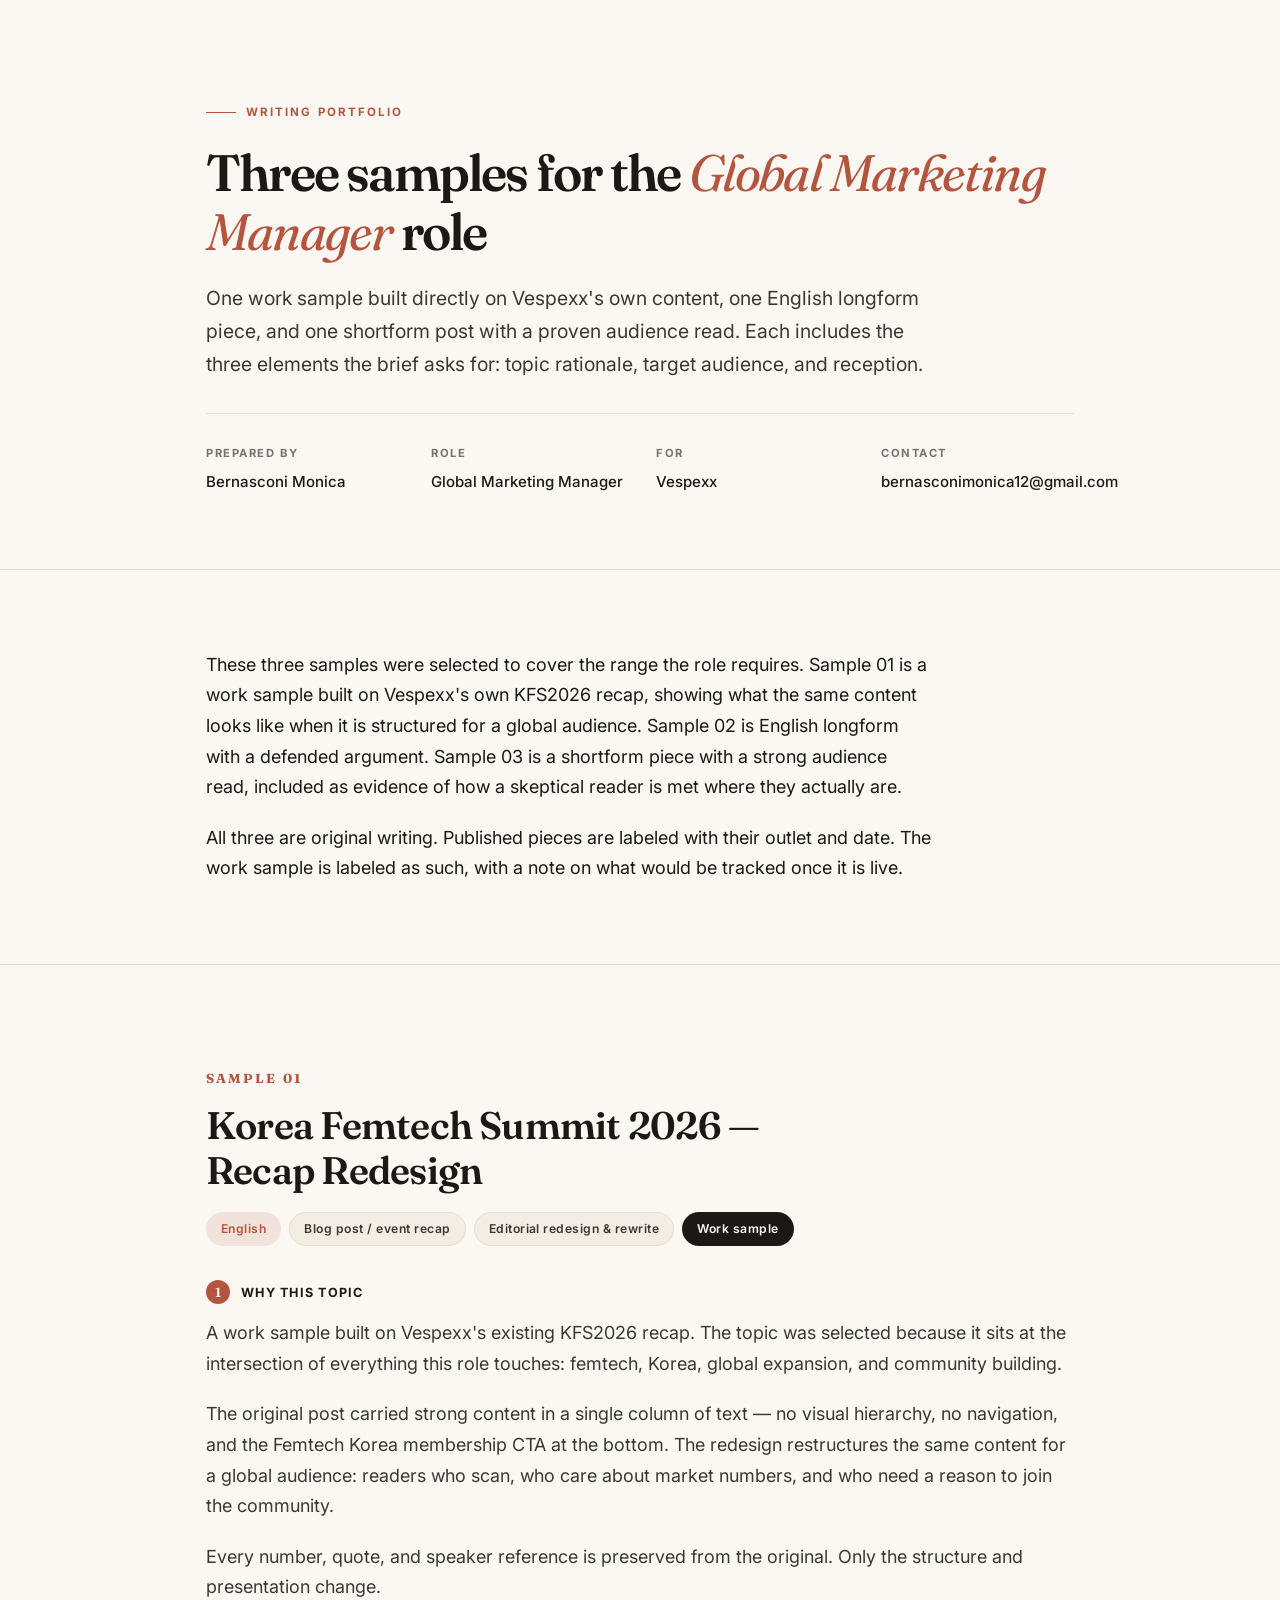
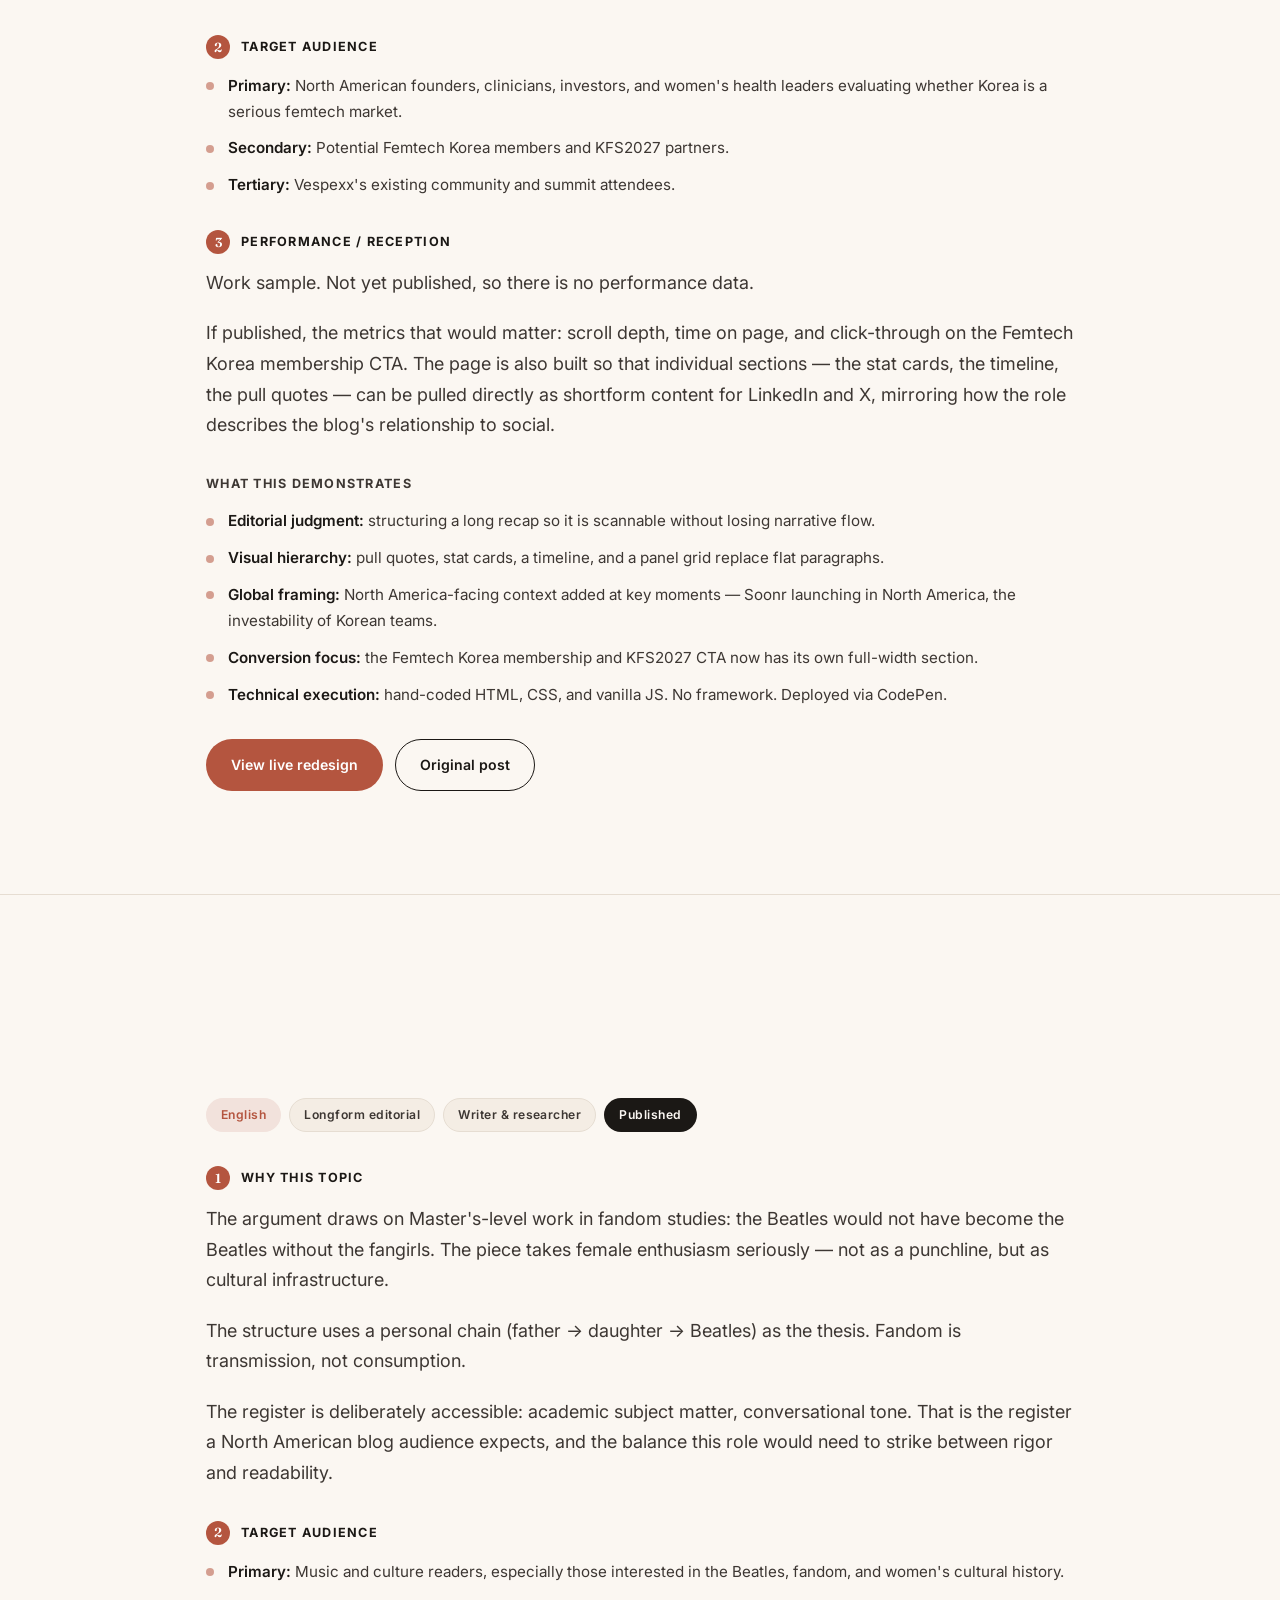
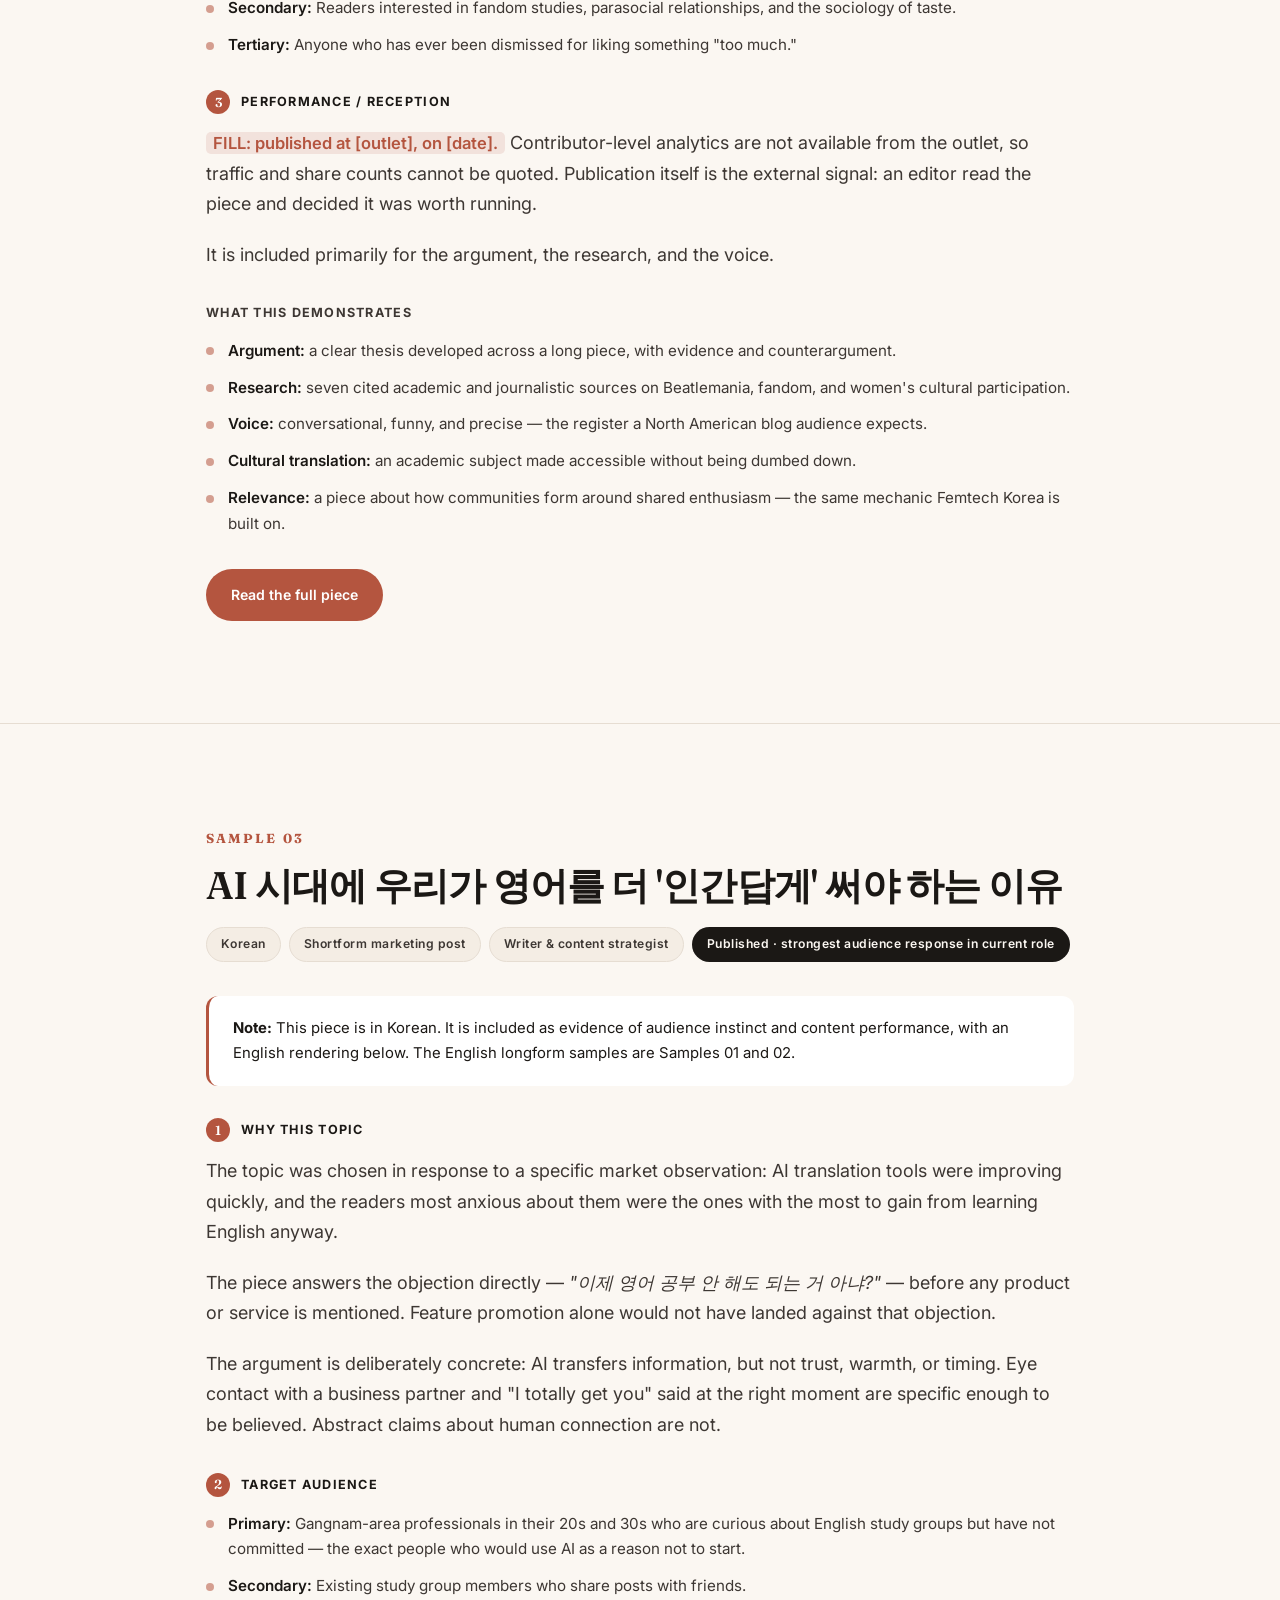
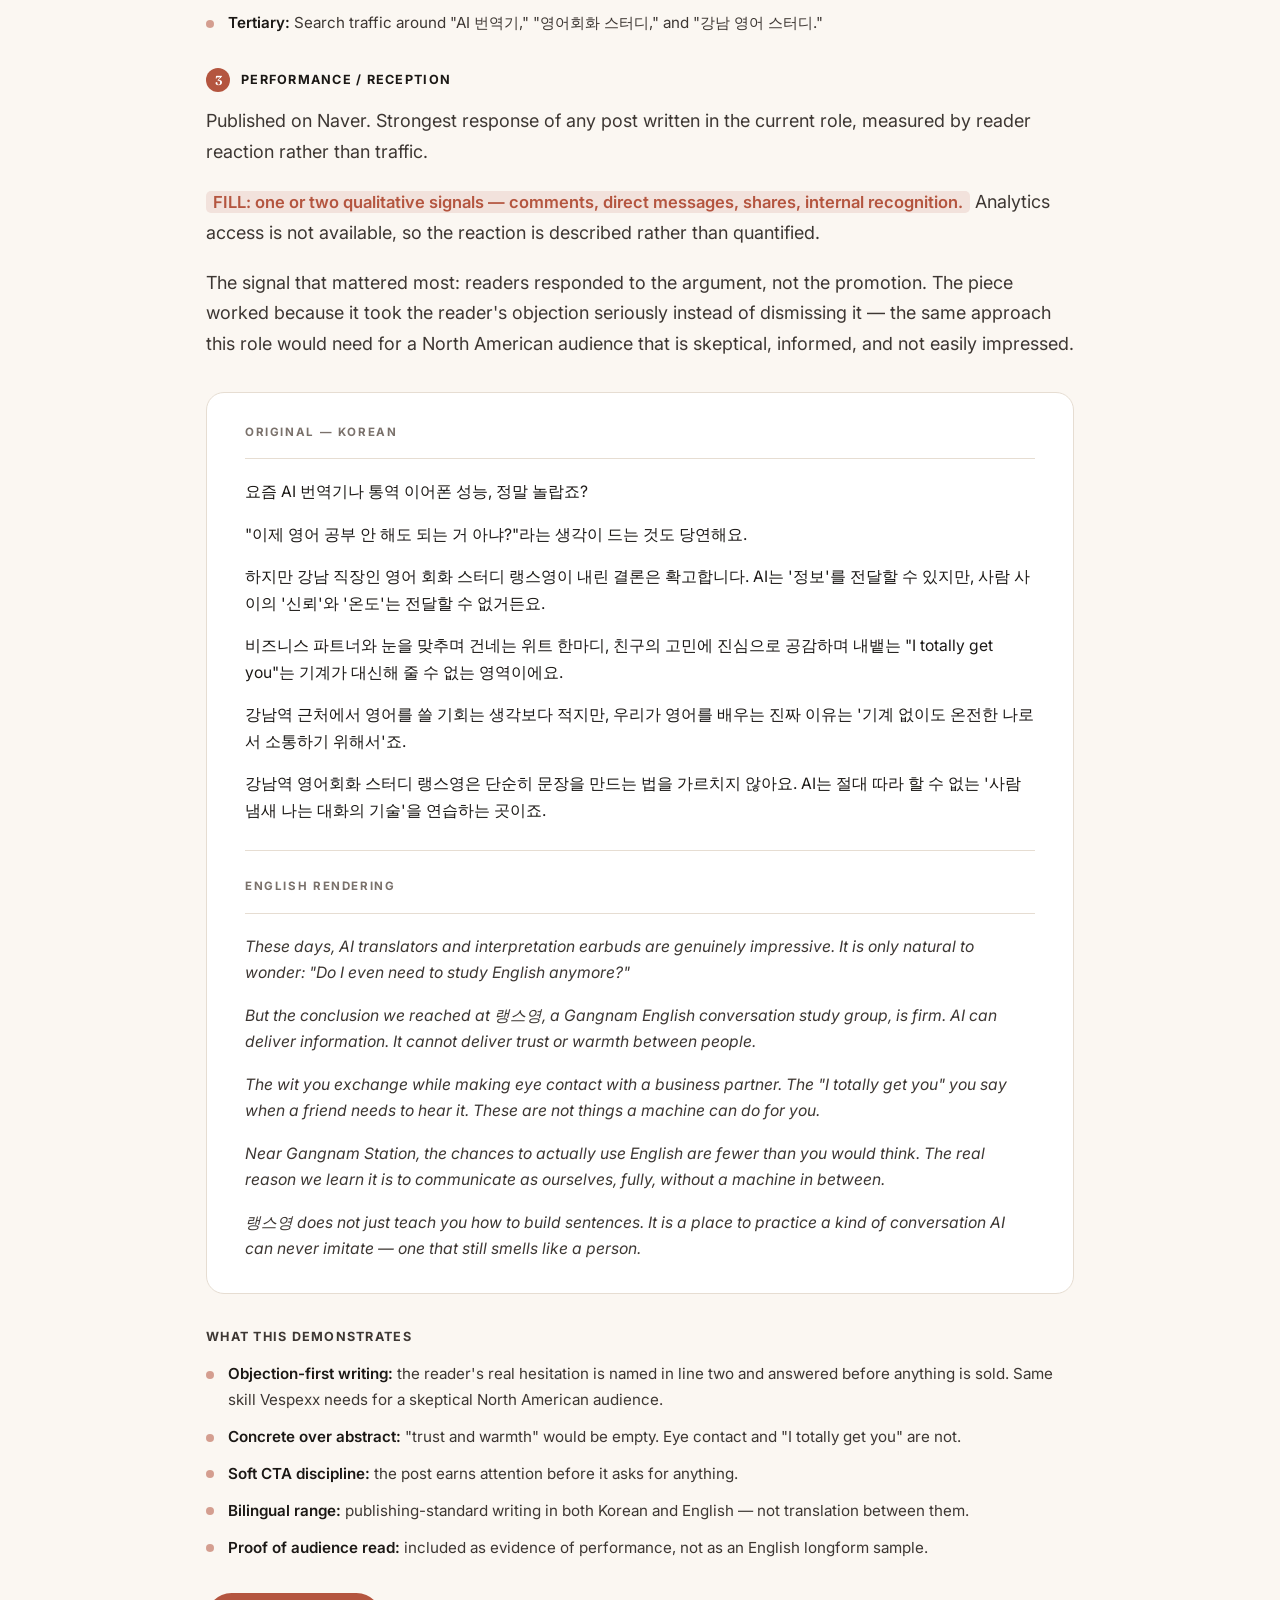
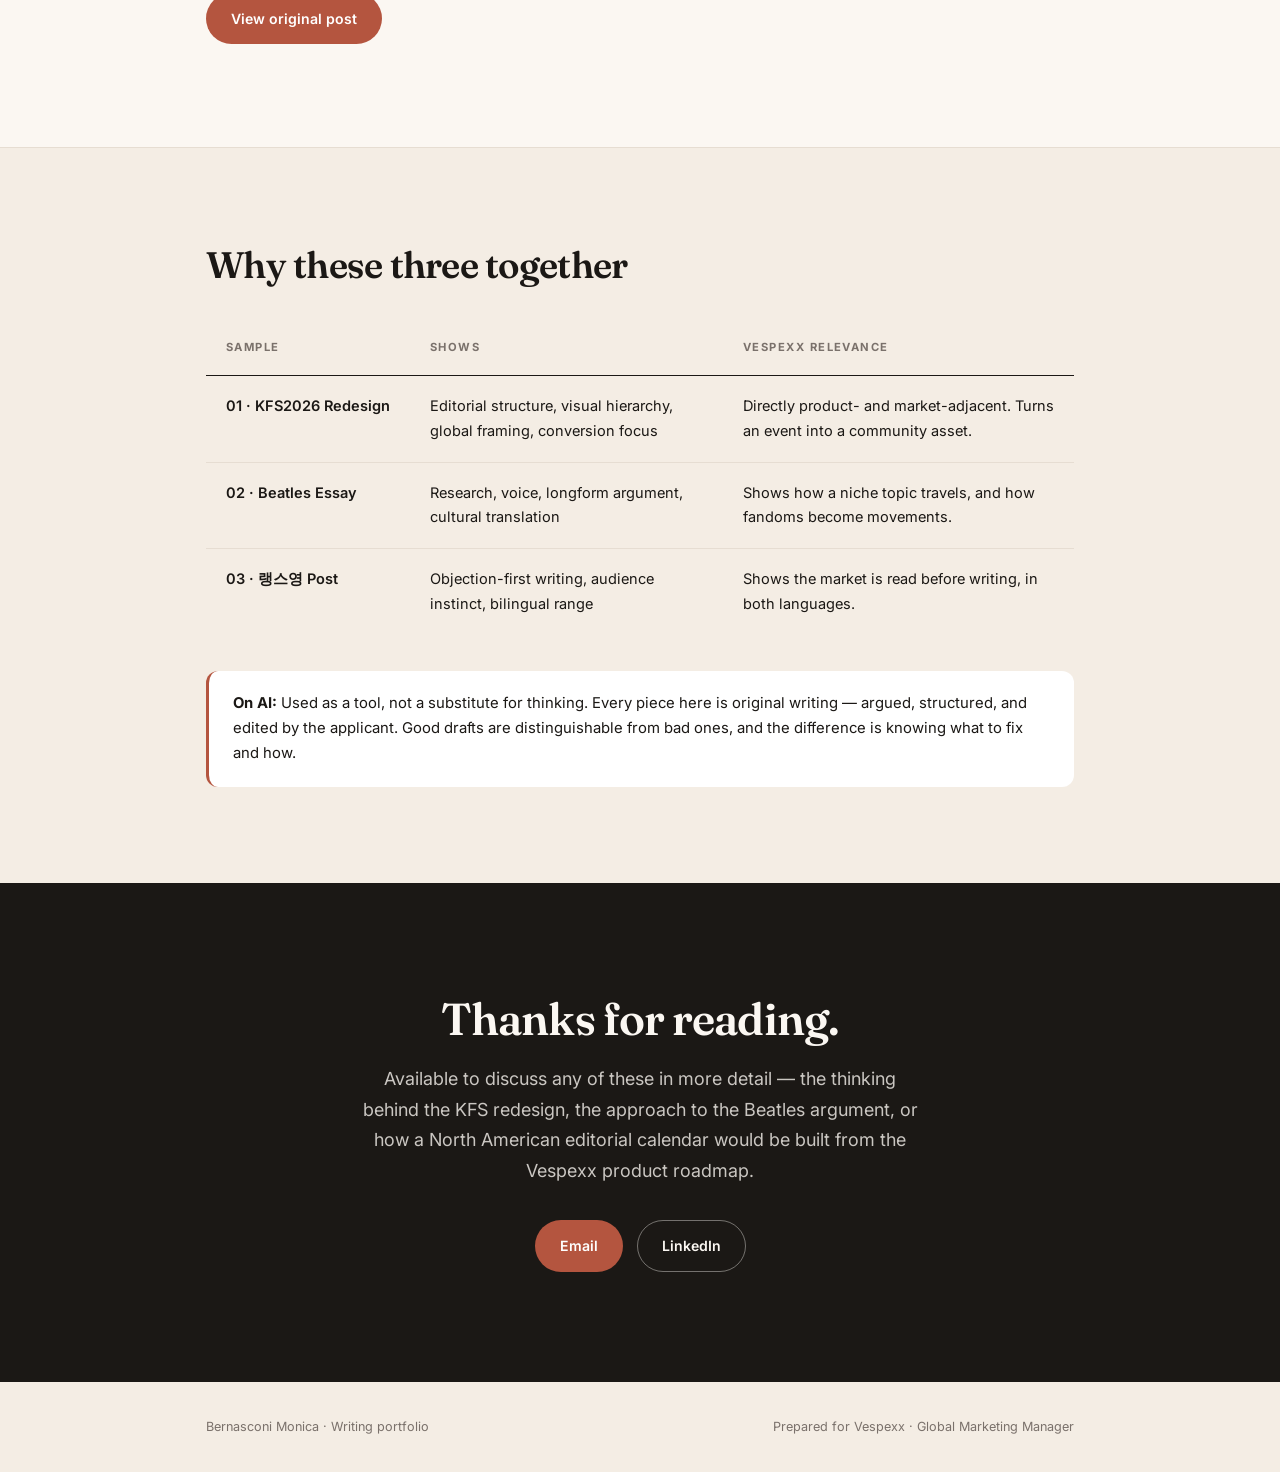
==== vespexx-writing-samples.html @ ddc00b6d "Add writing portfolio HTML for Global Marketing Manager This file contains a complete HTML document " ====
<!DOCTYPE html>
<html lang="en">
<head>
<meta charset="UTF-8" />
<meta name="viewport" content="width=device-width, initial-scale=1" />
<title>Writing Portfolio — Global Marketing Manager | Vespexx</title>
<meta name="description" content="Three writing samples for the Global Marketing Manager role at Vespexx." />
<meta name="robots" content="noindex" />

<link rel="preconnect" href="https://fonts.googleapis.com" />
<link rel="preconnect" href="https://fonts.gstatic.com" crossorigin />
<link href="https://fonts.googleapis.com/css2?family=Fraunces:opsz,wght@9..144,400;9..144,500;9..144,600;9..144,700&family=Inter:wght@400;500;600;700&display=swap" rel="stylesheet" />

<style>
:root{
  --cream:#FBF7F2; --cream-deep:#F4EDE4; --ink:#1B1815; --ink-soft:#3D3733;
  --muted:#7A716B; --line:#E6DDD2; --accent:#B4553F; --accent-soft:#F2E2DC;
  --plum:#6E3B52; --white:#FFFFFF;
  --display:'Fraunces',Georgia,serif;
  --body:'Inter',-apple-system,BlinkMacSystemFont,'Segoe UI',Helvetica,Arial,sans-serif;
  --maxw:920px;
  --radius:18px; --radius-sm:12px;
}
*,*::before,*::after{ box-sizing:border-box; }
html{ scroll-behavior:smooth; -webkit-text-size-adjust:100%; }
body{
  margin:0; background:var(--cream); color:var(--ink);
  font-family:var(--body); font-size:clamp(16px,1vw + 13px,18px); line-height:1.7;
  -webkit-font-smoothing:antialiased;
}
img{ max-width:100%; display:block; }
h1,h2,h3,h4{ font-family:var(--display); font-weight:600; line-height:1.15; letter-spacing:-.02em; margin:0; }
p{ margin:0 0 1.1em; }
a{ color:inherit; }
:focus-visible{ outline:2px solid var(--accent); outline-offset:3px; border-radius:4px; }
.skip{ position:absolute; left:-9999px; background:var(--ink); color:var(--cream); padding:12px 20px; }
.skip:focus{ left:0; top:0; z-index:999; }
.wrap{ width:100%; max-width:var(--maxw); margin-inline:auto; padding-inline:26px; }

.fill{ background:var(--accent-soft); color:var(--accent); padding:1px 7px; border-radius:5px; font-weight:600; font-size:.92em; }

/* ---------- HEADER ---------- */
.masthead{ border-bottom:1px solid var(--line); padding-block:clamp(56px,8vw,92px) clamp(36px,5vw,56px); }
.eyebrow{
  display:inline-flex; align-items:center; gap:10px;
  font-size:.72rem; font-weight:700; letter-spacing:.18em; text-transform:uppercase;
  color:var(--accent); margin-bottom:22px;
}
.eyebrow::before{ content:""; width:30px; height:1px; background:currentColor; }
.masthead h1{ font-size:clamp(2rem,5vw,3.2rem); margin-bottom:20px; letter-spacing:-.035em; }
.masthead h1 em{ font-style:italic; font-weight:400; color:var(--accent); }
.masthead__sub{ font-size:1.08em; color:var(--ink-soft); max-width:60ch; margin-bottom:32px; }
.meta-grid{
  display:grid; grid-template-columns:repeat(auto-fit,minmax(180px,1fr));
  gap:22px 32px; padding-top:30px; border-top:1px solid var(--line);
}
.meta-grid dt{ font-size:.7rem; font-weight:700; letter-spacing:.14em; text-transform:uppercase; color:var(--muted); margin-bottom:6px; }
.meta-grid dd{ margin:0; font-size:.94rem; font-weight:500; }

/* ---------- INTRO ---------- */
.intro{ padding-block:clamp(52px,7vw,80px); border-bottom:1px solid var(--line); }
.intro p{ max-width:66ch; }
.intro p:last-child{ margin-bottom:0; }

/* ---------- SAMPLE ---------- */
.sample{ padding-block:clamp(64px,8vw,104px); border-bottom:1px solid var(--line); }
.sample:last-of-type{ border-bottom:none; }

.sample__num{
  font-family:var(--display); font-size:.82rem; font-weight:700;
  letter-spacing:.16em; color:var(--accent); margin-bottom:14px;
}
.sample h2{ font-size:clamp(1.6rem,3.4vw,2.4rem); margin-bottom:20px; max-width:22ch; }
.sample h2.wide{ max-width:none; }

.specs{ display:flex; flex-wrap:wrap; gap:8px; margin-bottom:34px; }
.spec{
  font-size:.76rem; font-weight:600; letter-spacing:.04em;
  padding:6px 14px; border-radius:100px;
  background:var(--cream-deep); border:1px solid var(--line); color:var(--ink-soft);
}
.spec--accent{ background:var(--accent-soft); border-color:transparent; color:var(--accent); }
.spec--live{ background:var(--ink); border-color:transparent; color:var(--cream); }

.block{ margin-bottom:32px; }
.block:last-child{ margin-bottom:0; }
.block__label{
  display:flex; align-items:center; gap:11px;
  font-size:.79rem; font-weight:700; letter-spacing:.10em; text-transform:uppercase;
  color:var(--ink); margin-bottom:14px;
}
.block__mark{
  flex:none; width:24px; height:24px; border-radius:50%;
  background:var(--accent); color:#fff;
  display:inline-flex; align-items:center; justify-content:center;
  font-family:var(--display); font-size:.82rem; font-weight:600; letter-spacing:0;
}
.block p{ color:var(--ink-soft); }
.block p:last-child{ margin-bottom:0; }

.subhead{
  font-size:.79rem; font-weight:700; letter-spacing:.10em; text-transform:uppercase;
  color:var(--muted); margin-bottom:14px;
}

.demos{ list-style:none; margin:0; padding:0; }
.demos li{
  position:relative; padding-left:22px; margin-bottom:11px;
  font-size:.95rem; color:var(--ink-soft);
}
.demos li::before{
  content:""; position:absolute; left:0; top:.62em;
  width:8px; height:8px; border-radius:50%; background:var(--accent); opacity:.55;
}
.demos li strong{ color:var(--ink); font-weight:600; }

.links{ display:flex; flex-wrap:wrap; gap:12px; margin-top:28px; }
.btn{
  display:inline-flex; align-items:center; gap:9px;
  font-size:.88rem; font-weight:600; padding:13px 24px; border-radius:100px;
  text-decoration:none; border:1px solid transparent;
  transition:transform .18s ease, background .18s ease, color .18s ease, border-color .18s ease;
}
.btn:hover{ transform:translateY(-2px); }
.btn--primary{ background:var(--accent); color:#fff; }
.btn--primary:hover{ background:#9E4632; }
.btn--outline{ border-color:var(--ink); color:var(--ink); }
.btn--outline:hover{ background:var(--ink); color:var(--cream); }

/* Excerpt */
.excerpt{
  background:var(--white); border:1px solid var(--line);
  border-radius:var(--radius); padding:30px clamp(22px,4vw,38px);
  margin-top:26px;
}
.excerpt__label{
  font-size:.72rem; font-weight:700; letter-spacing:.14em; text-transform:uppercase;
  color:var(--muted); margin-bottom:20px; padding-bottom:16px; border-bottom:1px solid var(--line);
}
.excerpt p{ font-size:.98rem; margin-bottom:1em; }
.excerpt p:last-child{ margin-bottom:0; }
.excerpt .ko{ color:var(--ink); }
.excerpt .en{ color:var(--ink-soft); font-style:italic; }
.excerpt hr{ border:none; border-top:1px solid var(--line); margin:26px 0; }

/* Aside */
.aside{
  margin-top:30px; padding:20px 24px;
  background:var(--white); border-radius:var(--radius-sm);
  border-left:3px solid var(--accent);
  font-size:.93rem; color:var(--ink);
}
.aside strong{ font-weight:700; }

/* ---------- SUMMARY ---------- */
.summary{ padding-block:clamp(64px,8vw,96px); background:var(--cream-deep); }
.summary h2{ font-size:clamp(1.6rem,3.4vw,2.3rem); margin-bottom:34px; }
.table-scroll{ overflow-x:auto; }
table{ width:100%; border-collapse:collapse; font-size:.91rem; min-width:520px; }
th,td{ text-align:left; padding:18px 20px; border-bottom:1px solid var(--line); vertical-align:top; }
th{
  font-size:.7rem; font-weight:700; letter-spacing:.13em; text-transform:uppercase;
  color:var(--muted); border-bottom:1px solid var(--ink);
}
td:first-child{ font-weight:600; white-space:nowrap; }
tbody tr:last-child td{ border-bottom:none; }

/* ---------- CONTACT ---------- */
.contact{
  background:var(--ink); color:var(--cream);
  padding-block:clamp(64px,9vw,110px); text-align:center;
}
.contact h2{ font-size:clamp(1.7rem,4.2vw,2.8rem); margin-bottom:20px; }
.contact p{ max-width:52ch; margin-inline:auto; color:rgba(251,247,242,.78); margin-bottom:34px; }
.contact__links{ display:flex; flex-wrap:wrap; gap:14px; justify-content:center; }
.contact .btn--primary{ background:var(--accent); }
.contact .btn--ghost{ border:1px solid rgba(251,247,242,.4); color:var(--cream); }
.contact .btn--ghost:hover{ background:rgba(251,247,242,.1); }

footer{ background:var(--cream-deep); padding-block:34px; font-size:.79rem; color:var(--muted); }
footer .wrap{ display:flex; flex-wrap:wrap; gap:12px; justify-content:space-between; }

/* ---------- REVEAL ---------- */
.reveal{ opacity:0; transform:translateY(18px); transition:opacity .65s cubic-bezier(.22,.8,.3,1), transform .65s cubic-bezier(.22,.8,.3,1); }
.reveal.is-in{ opacity:1; transform:none; }

@media (max-width:600px){
  .specs{ gap:6px; }
  .btn{ padding:12px 20px; font-size:.85rem; }
  .contact__links{ flex-direction:column; align-items:stretch; }
  th,td{ padding:14px 12px; }
}
@media (prefers-reduced-motion:reduce){
  *,*::before,*::after{ animation-duration:.001ms !important; transition-duration:.001ms !important; }
  html{ scroll-behavior:auto; }
  .reveal{ opacity:1; transform:none; }
}
@media print{
  .contact__links, .links{ display:none; }
  body{ background:#fff; font-size:11pt; }
  .sample{ break-inside:avoid-page; page-break-inside:avoid; }
  .contact{ background:#fff; color:var(--ink); }
  .contact p{ color:var(--ink-soft); }
  .reveal{ opacity:1; transform:none; }
}
</style>
</head>
<body>

<a class="skip" href="#main">Skip to content</a>

<!-- ============================================================
     MASTHEAD
     ============================================================ -->
<header class="masthead">
  <div class="wrap">
    <p class="eyebrow">Writing Portfolio</p>
    <h1>Three samples for the <em>Global Marketing Manager</em> role</h1>
    <p class="masthead__sub">
      One work sample built directly on Vespexx's own content, one English longform piece,
      and one shortform post with a proven audience read. Each includes the three elements
      the brief asks for: topic rationale, target audience, and reception.
    </p>

    <dl class="meta-grid">
      <div><dt>Prepared by</dt><dd>Bernasconi Monica</dd></div>
      <div><dt>Role</dt><dd>Global Marketing Manager</dd></div>
      <div><dt>For</dt><dd>Vespexx</dd></div>
      <div><dt>Contact</dt><dd>bernasconimonica12@gmail.com</dd></div>
    </dl>
  </div>
</header>

<main id="main">

  <!-- ==========================================================
       INTRO
       ========================================================== -->
  <section class="intro">
    <div class="wrap reveal">
      <p>
        These three samples were selected to cover the range the role requires. Sample 01 is a
        work sample built on Vespexx's own KFS2026 recap, showing what the same content looks
        like when it is structured for a global audience. Sample 02 is English longform with a
        defended argument. Sample 03 is a shortform piece with a strong audience read, included
        as evidence of how a skeptical reader is met where they actually are.
      </p>
      <p>
        All three are original writing. Published pieces are labeled with their outlet and date.
        The work sample is labeled as such, with a note on what would be tracked once it is live.
      </p>
    </div>
  </section>

  <!-- ==========================================================
       SAMPLE 01
       ========================================================== -->
  <section class="sample">
    <div class="wrap">
      <p class="sample__num reveal">SAMPLE 01</p>
      <h2 class="reveal">Korea Femtech Summit 2026 — Recap Redesign</h2>

      <div class="specs reveal">
        <span class="spec spec--accent">English</span>
        <span class="spec">Blog post / event recap</span>
        <span class="spec">Editorial redesign &amp; rewrite</span>
        <span class="spec spec--live">Work sample</span>
      </div>

      <div class="block reveal">
        <div class="block__label"><span class="block__mark">1</span> Why this topic</div>
        <p>
          A work sample built on Vespexx's existing KFS2026 recap. The topic was selected because
          it sits at the intersection of everything this role touches: femtech, Korea, global
          expansion, and community building.
        </p>
        <p>
          The original post carried strong content in a single column of text — no visual
          hierarchy, no navigation, and the Femtech Korea membership CTA at the bottom. The
          redesign restructures the same content for a global audience: readers who scan, who
          care about market numbers, and who need a reason to join the community.
        </p>
        <p>
          Every number, quote, and speaker reference is preserved from the original. Only the
          structure and presentation change.
        </p>
      </div>

      <div class="block reveal">
        <div class="block__label"><span class="block__mark">2</span> Target audience</div>
        <ul class="demos">
          <li><strong>Primary:</strong> North American founders, clinicians, investors, and women's health leaders evaluating whether Korea is a serious femtech market.</li>
          <li><strong>Secondary:</strong> Potential Femtech Korea members and KFS2027 partners.</li>
          <li><strong>Tertiary:</strong> Vespexx's existing community and summit attendees.</li>
        </ul>
      </div>

      <div class="block reveal">
        <div class="block__label"><span class="block__mark">3</span> Performance / reception</div>
        <p>
          Work sample. Not yet published, so there is no performance data.
        </p>
        <p>
          If published, the metrics that would matter: scroll depth, time on page, and
          click-through on the Femtech Korea membership CTA. The page is also built so that
          individual sections — the stat cards, the timeline, the pull quotes — can be pulled
          directly as shortform content for LinkedIn and X, mirroring how the role describes the
          blog's relationship to social.
        </p>
      </div>

      <div class="block reveal">
        <p class="subhead">What this demonstrates</p>
        <ul class="demos">
          <li><strong>Editorial judgment:</strong> structuring a long recap so it is scannable without losing narrative flow.</li>
          <li><strong>Visual hierarchy:</strong> pull quotes, stat cards, a timeline, and a panel grid replace flat paragraphs.</li>
          <li><strong>Global framing:</strong> North America-facing context added at key moments — Soonr launching in North America, the investability of Korean teams.</li>
          <li><strong>Conversion focus:</strong> the Femtech Korea membership and KFS2027 CTA now has its own full-width section.</li>
          <li><strong>Technical execution:</strong> hand-coded HTML, CSS, and vanilla JS. No framework. Deployed via CodePen.</li>
        </ul>
      </div>

      <div class="links reveal">
        <a class="btn btn--primary" href="FILL: CodePen URL" target="_blank" rel="noopener">View live redesign</a>
        <a class="btn btn--outline" href="FILL: original post URL" target="_blank" rel="noopener">Original post</a>
      </div>
    </div>
  </section>

  <!-- ==========================================================
       SAMPLE 02
       ========================================================== -->
  <section class="sample">
    <div class="wrap">
      <p class="sample__num reveal">SAMPLE 02</p>
      <h2 class="wide reveal">The Fangirls Made the Beatles</h2>

      <div class="specs reveal">
        <span class="spec spec--accent">English</span>
        <span class="spec">Longform editorial</span>
        <span class="spec">Writer &amp; researcher</span>
        <span class="spec spec--live">Published</span>
      </div>

      <div class="block reveal">
        <div class="block__label"><span class="block__mark">1</span> Why this topic</div>
        <p>
          The argument draws on Master's-level work in fandom studies: the Beatles would not have
          become the Beatles without the fangirls. The piece takes female enthusiasm seriously —
          not as a punchline, but as cultural infrastructure.
        </p>
        <p>
          The structure uses a personal chain (father → daughter → Beatles) as the thesis.
          Fandom is transmission, not consumption.
        </p>
        <p>
          The register is deliberately accessible: academic subject matter, conversational tone.
          That is the register a North American blog audience expects, and the balance this role
          would need to strike between rigor and readability.
        </p>
      </div>

      <div class="block reveal">
        <div class="block__label"><span class="block__mark">2</span> Target audience</div>
        <ul class="demos">
          <li><strong>Primary:</strong> Music and culture readers, especially those interested in the Beatles, fandom, and women's cultural history.</li>
          <li><strong>Secondary:</strong> Readers interested in fandom studies, parasocial relationships, and the sociology of taste.</li>
          <li><strong>Tertiary:</strong> Anyone who has ever been dismissed for liking something "too much."</li>
        </ul>
      </div>

      <div class="block reveal">
        <div class="block__label"><span class="block__mark">3</span> Performance / reception</div>
        <p>
          <span class="fill">FILL: published at [outlet], on [date].</span>
          Contributor-level analytics are not available from the outlet, so traffic and share
          counts cannot be quoted. Publication itself is the external signal: an editor read the
          piece and decided it was worth running.
        </p>
        <p>
          It is included primarily for the argument, the research, and the voice.
        </p>
      </div>

      <div class="block reveal">
        <p class="subhead">What this demonstrates</p>
        <ul class="demos">
          <li><strong>Argument:</strong> a clear thesis developed across a long piece, with evidence and counterargument.</li>
          <li><strong>Research:</strong> seven cited academic and journalistic sources on Beatlemania, fandom, and women's cultural participation.</li>
          <li><strong>Voice:</strong> conversational, funny, and precise — the register a North American blog audience expects.</li>
          <li><strong>Cultural translation:</strong> an academic subject made accessible without being dumbed down.</li>
          <li><strong>Relevance:</strong> a piece about how communities form around shared enthusiasm — the same mechanic Femtech Korea is built on.</li>
        </ul>
      </div>

      <div class="links reveal">
        <a class="btn btn--primary" href="FILL: link to published piece" target="_blank" rel="noopener">Read the full piece</a>
      </div>
    </div>
  </section>

  <!-- ==========================================================
       SAMPLE 03
       ========================================================== -->
  <section class="sample">
    <div class="wrap">
      <p class="sample__num reveal">SAMPLE 03</p>
      <h2 class="wide reveal">AI 시대에 우리가 영어를 더 '인간답게' 써야 하는 이유</h2>

      <div class="specs reveal">
        <span class="spec">Korean</span>
        <span class="spec">Shortform marketing post</span>
        <span class="spec">Writer &amp; content strategist</span>
        <span class="spec spec--live">Published · strongest audience response in current role</span>
      </div>

      <div class="aside reveal">
        <strong>Note:</strong> This piece is in Korean. It is included as evidence of audience
        instinct and content performance, with an English rendering below. The English longform
        samples are Samples 01 and 02.
      </div>

      <div class="block reveal" style="margin-top:32px;">
        <div class="block__label"><span class="block__mark">1</span> Why this topic</div>
        <p>
          The topic was chosen in response to a specific market observation: AI translation tools
          were improving quickly, and the readers most anxious about them were the ones with the
          most to gain from learning English anyway.
        </p>
        <p>
          The piece answers the objection directly — <em>"이제 영어 공부 안 해도 되는 거 아냐?"</em>
          — before any product or service is mentioned. Feature promotion alone would not have
          landed against that objection.
        </p>
        <p>
          The argument is deliberately concrete: AI transfers information, but not trust, warmth,
          or timing. Eye contact with a business partner and "I totally get you" said at the right
          moment are specific enough to be believed. Abstract claims about human connection are
          not.
        </p>
      </div>

      <div class="block reveal">
        <div class="block__label"><span class="block__mark">2</span> Target audience</div>
        <ul class="demos">
          <li><strong>Primary:</strong> Gangnam-area professionals in their 20s and 30s who are curious about English study groups but have not committed — the exact people who would use AI as a reason not to start.</li>
          <li><strong>Secondary:</strong> Existing study group members who share posts with friends.</li>
          <li><strong>Tertiary:</strong> Search traffic around "AI 번역기," "영어회화 스터디," and "강남 영어 스터디."</li>
        </ul>
      </div>

      <div class="block reveal">
        <div class="block__label"><span class="block__mark">3</span> Performance / reception</div>
        <p>
          Published on Naver. Strongest response of any post written in the current role, measured
          by reader reaction rather than traffic.
        </p>
        <p>
          <span class="fill">FILL: one or two qualitative signals — comments, direct messages, shares, internal recognition.</span>
          Analytics access is not available, so the reaction is described rather than quantified.
        </p>
        <p>
          The signal that mattered most: readers responded to the argument, not the promotion.
          The piece worked because it took the reader's objection seriously instead of dismissing
          it — the same approach this role would need for a North American audience that is
          skeptical, informed, and not easily impressed.
        </p>
      </div>

      <div class="excerpt reveal">
        <div class="excerpt__label">Original — Korean</div>
        <div lang="ko">
          <p class="ko">요즘 AI 번역기나 통역 이어폰 성능, 정말 놀랍죠?</p>
          <p class="ko">"이제 영어 공부 안 해도 되는 거 아냐?"라는 생각이 드는 것도 당연해요.</p>
          <p class="ko">하지만 강남 직장인 영어 회화 스터디 랭스영이 내린 결론은 확고합니다. AI는 '정보'를 전달할 수 있지만, 사람 사이의 '신뢰'와 '온도'는 전달할 수 없거든요.</p>
          <p class="ko">비즈니스 파트너와 눈을 맞추며 건네는 위트 한마디, 친구의 고민에 진심으로 공감하며 내뱉는 "I totally get you"는 기계가 대신해 줄 수 없는 영역이에요.</p>
          <p class="ko">강남역 근처에서 영어를 쓸 기회는 생각보다 적지만, 우리가 영어를 배우는 진짜 이유는 '기계 없이도 온전한 나로서 소통하기 위해서'죠.</p>
          <p class="ko">강남역 영어회화 스터디 랭스영은 단순히 문장을 만드는 법을 가르치지 않아요. AI는 절대 따라 할 수 없는 '사람 냄새 나는 대화의 기술'을 연습하는 곳이죠.</p>
        </div>

        <hr />

        <div class="excerpt__label">English rendering</div>
        <div>
          <p class="en">These days, AI translators and interpretation earbuds are genuinely impressive. It is only natural to wonder: "Do I even need to study English anymore?"</p>
          <p class="en">But the conclusion we reached at 랭스영, a Gangnam English conversation study group, is firm. AI can deliver <em>information</em>. It cannot deliver <em>trust</em> or <em>warmth</em> between people.</p>
          <p class="en">The wit you exchange while making eye contact with a business partner. The "I totally get you" you say when a friend needs to hear it. These are not things a machine can do for you.</p>
          <p class="en">Near Gangnam Station, the chances to actually use English are fewer than you would think. The real reason we learn it is to communicate as ourselves, fully, without a machine in between.</p>
          <p class="en">랭스영 does not just teach you how to build sentences. It is a place to practice a kind of conversation AI can never imitate — one that still smells like a person.</p>
        </div>
      </div>

      <div class="block reveal" style="margin-top:32px;">
        <p class="subhead">What this demonstrates</p>
        <ul class="demos">
          <li><strong>Objection-first writing:</strong> the reader's real hesitation is named in line two and answered before anything is sold. Same skill Vespexx needs for a skeptical North American audience.</li>
          <li><strong>Concrete over abstract:</strong> "trust and warmth" would be empty. Eye contact and "I totally get you" are not.</li>
          <li><strong>Soft CTA discipline:</strong> the post earns attention before it asks for anything.</li>
          <li><strong>Bilingual range:</strong> publishing-standard writing in both Korean and English — not translation between them.</li>
          <li><strong>Proof of audience read:</strong> included as evidence of performance, not as an English longform sample.</li>
        </ul>
      </div>

      <div class="links reveal">
        <a class="btn btn--primary" href="FILL: link to original Naver post" target="_blank" rel="noopener">View original post</a>
      </div>
    </div>
  </section>

  <!-- ==========================================================
       SUMMARY
       ========================================================== -->
  <section class="summary">
    <div class="wrap">
      <h2 class="reveal">Why these three together</h2>
      <div class="table-scroll reveal">
        <table>
          <thead>
            <tr>
              <th>Sample</th>
              <th>Shows</th>
              <th>Vespexx relevance</th>
            </tr>
          </thead>
          <tbody>
            <tr>
              <td>01 · KFS2026 Redesign</td>
              <td>Editorial structure, visual hierarchy, global framing, conversion focus</td>
              <td>Directly product- and market-adjacent. Turns an event into a community asset.</td>
            </tr>
            <tr>
              <td>02 · Beatles Essay</td>
              <td>Research, voice, longform argument, cultural translation</td>
              <td>Shows how a niche topic travels, and how fandoms become movements.</td>
            </tr>
            <tr>
              <td>03 · 랭스영 Post</td>
              <td>Objection-first writing, audience instinct, bilingual range</td>
              <td>Shows the market is read before writing, in both languages.</td>
            </tr>
          </tbody>
        </table>
      </div>

      <div class="aside reveal" style="margin-top:36px;">
        <strong>On AI:</strong> Used as a tool, not a substitute for thinking. Every piece here is
        original writing — argued, structured, and edited by the applicant. Good drafts are
        distinguishable from bad ones, and the difference is knowing what to fix and how.
      </div>
    </div>
  </section>

  <!-- ==========================================================
       CONTACT
       ========================================================== -->
  <section class="contact">
    <div class="wrap">
      <h2 class="reveal">Thanks for reading.</h2>
      <p class="reveal">
        Available to discuss any of these in more detail — the thinking behind the KFS redesign,
        the approach to the Beatles argument, or how a North American editorial calendar would be
        built from the Vespexx product roadmap.
      </p>
      <div class="contact__links reveal">
        <a class="btn btn--primary" href="mailto:bernasconimonica12@gmail.com">Email</a>
        <a class="btn btn--ghost" href="https://www.linkedin.com/in/monica-bernasconi/" target="_blank" rel="noopener">LinkedIn</a>
      </div>
    </div>
  </section>

</main>

<footer>
  <div class="wrap">
    <span>Bernasconi Monica · Writing portfolio</span>
    <span>Prepared for Vespexx · Global Marketing Manager</span>
  </div>
</footer>

<script>
(function(){
  var items = document.querySelectorAll('.reveal');
  if (!('IntersectionObserver' in window)) {
    items.forEach(function(el){ el.classList.add('is-in'); });
    return;
  }
  var io = new IntersectionObserver(function(entries){
    entries.forEach(function(e){
      if (e.isIntersecting){ e.target.classList.add('is-in'); io.unobserve(e.target); }
    });
  }, { rootMargin: '0px 0px -10% 0px', threshold: 0.05 });
  items.forEach(function(el){ io.observe(el); });
})();
</script>
</body>
</html>
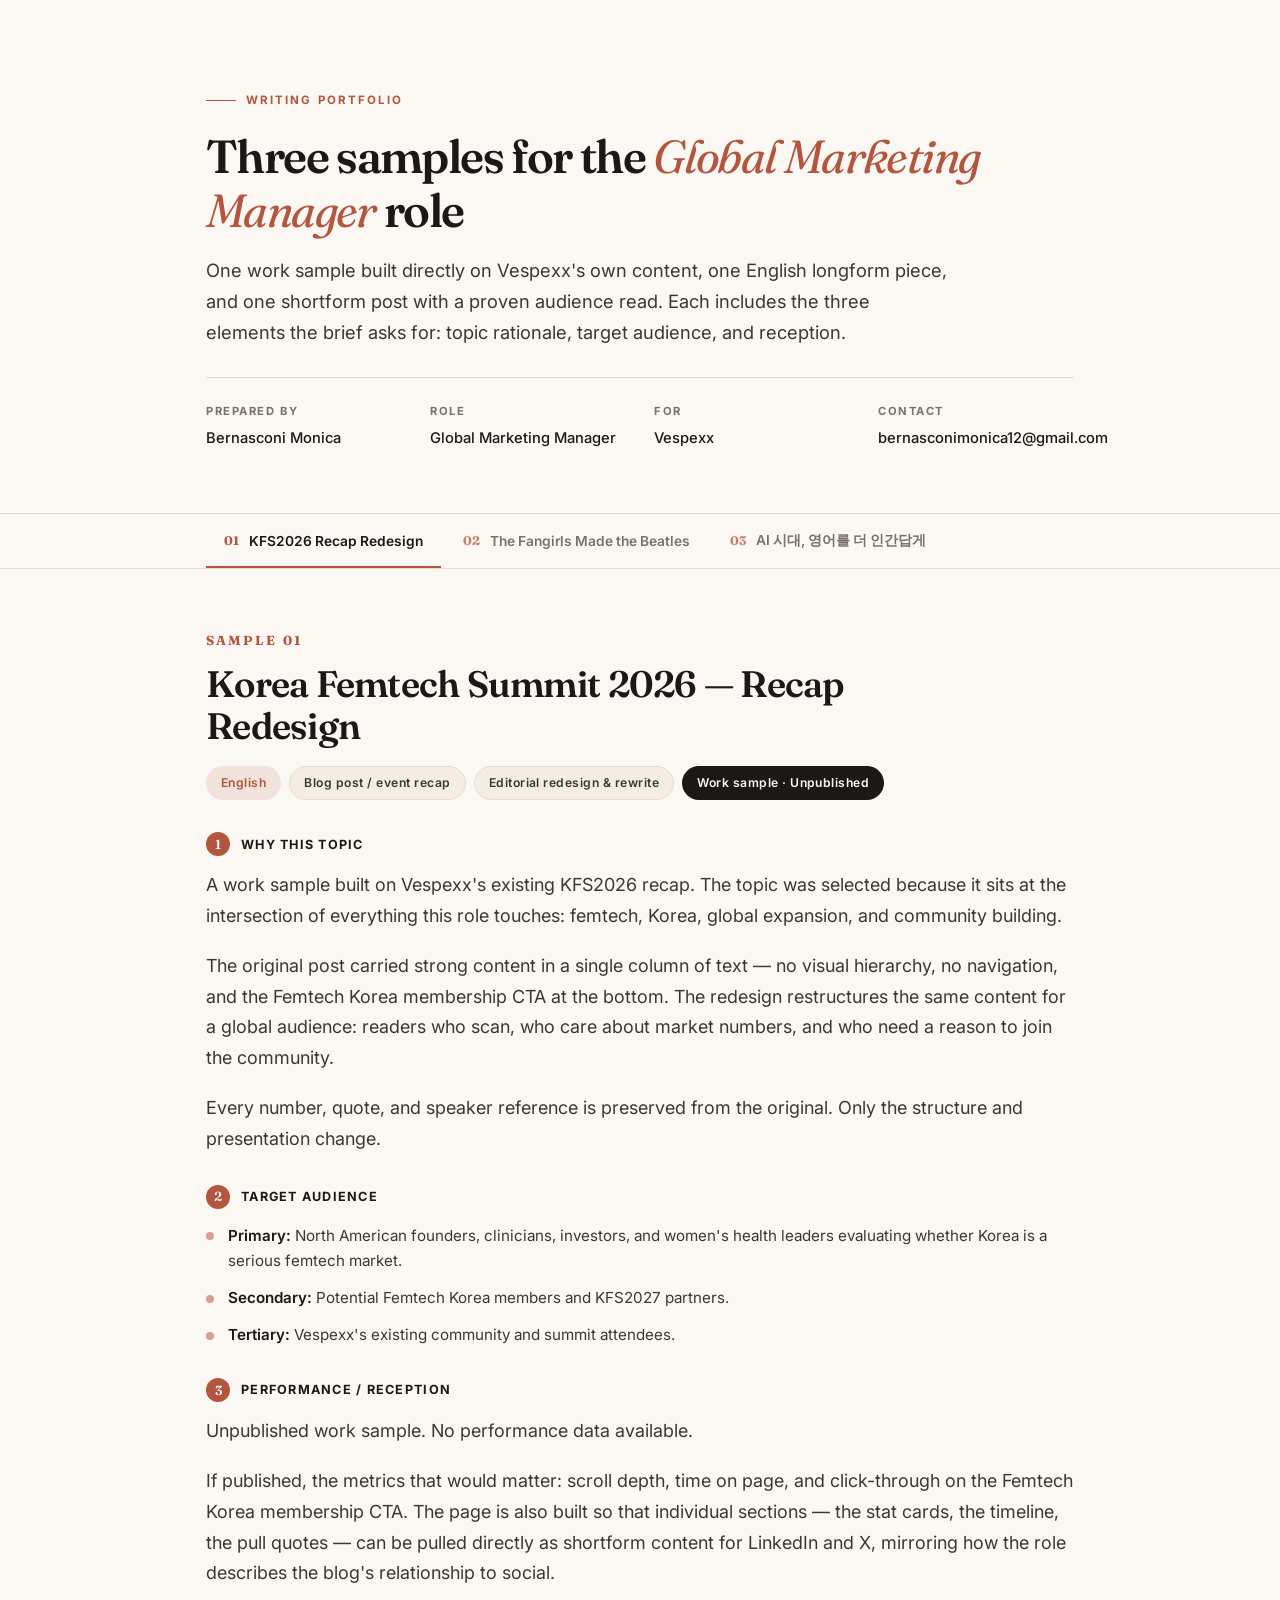
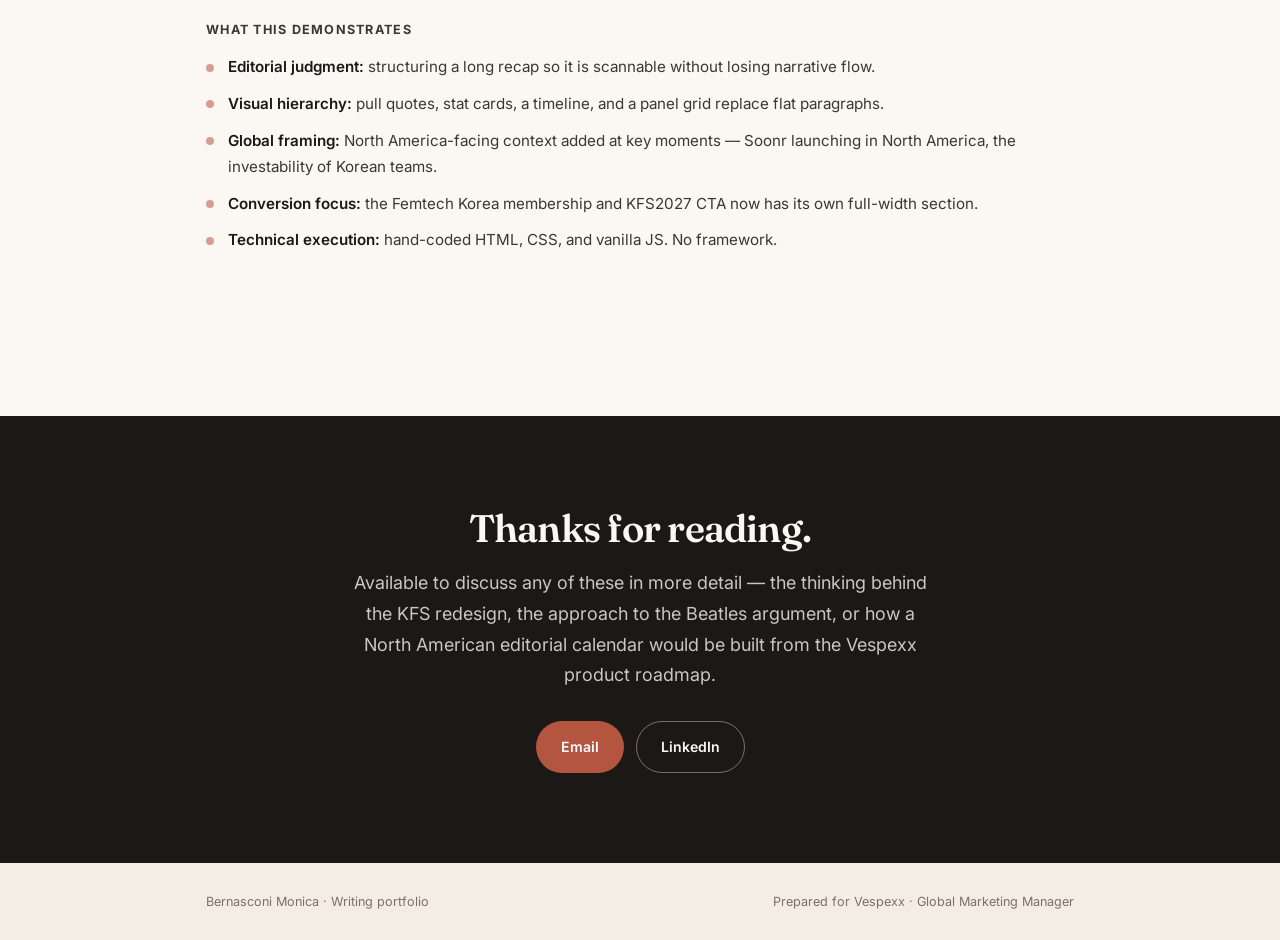
==== commit ec6a7b38: "Update print statement from 'Hello' to 'Goodbye'" ====
--- a/vespexx-writing-samples.html
+++ b/vespexx-writing-samples.html
@@ -15,7 +15,7 @@
 :root{
   --cream:#FBF7F2; --cream-deep:#F4EDE4; --ink:#1B1815; --ink-soft:#3D3733;
   --muted:#7A716B; --line:#E6DDD2; --accent:#B4553F; --accent-soft:#F2E2DC;
-  --plum:#6E3B52; --white:#FFFFFF;
+  --white:#FFFFFF;
   --display:'Fraunces',Georgia,serif;
   --body:'Inter',-apple-system,BlinkMacSystemFont,'Segoe UI',Helvetica,Arial,sans-serif;
   --maxw:920px;
@@ -33,47 +33,83 @@
 p{ margin:0 0 1.1em; }
 a{ color:inherit; }
 :focus-visible{ outline:2px solid var(--accent); outline-offset:3px; border-radius:4px; }
-.skip{ position:absolute; left:-9999px; background:var(--ink); color:var(--cream); padding:12px 20px; }
-.skip:focus{ left:0; top:0; z-index:999; }
+.skip{ position:absolute; left:-9999px; background:var(--ink); color:var(--cream); padding:12px 20px; z-index:999; }
+.skip:focus{ left:0; top:0; }
 .wrap{ width:100%; max-width:var(--maxw); margin-inline:auto; padding-inline:26px; }
 
-.fill{ background:var(--accent-soft); color:var(--accent); padding:1px 7px; border-radius:5px; font-weight:600; font-size:.92em; }
-
 /* ---------- HEADER ---------- */
-.masthead{ border-bottom:1px solid var(--line); padding-block:clamp(56px,8vw,92px) clamp(36px,5vw,56px); }
+.masthead{ padding-block:clamp(48px,7vw,80px) clamp(28px,4vw,44px); border-bottom:1px solid var(--line); }
 .eyebrow{
   display:inline-flex; align-items:center; gap:10px;
   font-size:.72rem; font-weight:700; letter-spacing:.18em; text-transform:uppercase;
-  color:var(--accent); margin-bottom:22px;
+  color:var(--accent); margin-bottom:20px;
 }
 .eyebrow::before{ content:""; width:30px; height:1px; background:currentColor; }
-.masthead h1{ font-size:clamp(2rem,5vw,3.2rem); margin-bottom:20px; letter-spacing:-.035em; }
+.masthead h1{ font-size:clamp(1.9rem,4.6vw,2.9rem); margin-bottom:18px; letter-spacing:-.035em; }
 .masthead h1 em{ font-style:italic; font-weight:400; color:var(--accent); }
-.masthead__sub{ font-size:1.08em; color:var(--ink-soft); max-width:60ch; margin-bottom:32px; }
+.masthead__sub{ font-size:1.02em; color:var(--ink-soft); max-width:62ch; margin-bottom:28px; }
 .meta-grid{
-  display:grid; grid-template-columns:repeat(auto-fit,minmax(180px,1fr));
-  gap:22px 32px; padding-top:30px; border-top:1px solid var(--line);
-}
-.meta-grid dt{ font-size:.7rem; font-weight:700; letter-spacing:.14em; text-transform:uppercase; color:var(--muted); margin-bottom:6px; }
-.meta-grid dd{ margin:0; font-size:.94rem; font-weight:500; }
-
-/* ---------- INTRO ---------- */
-.intro{ padding-block:clamp(52px,7vw,80px); border-bottom:1px solid var(--line); }
-.intro p{ max-width:66ch; }
-.intro p:last-child{ margin-bottom:0; }
-
-/* ---------- SAMPLE ---------- */
-.sample{ padding-block:clamp(64px,8vw,104px); border-bottom:1px solid var(--line); }
-.sample:last-of-type{ border-bottom:none; }
+  display:grid; grid-template-columns:repeat(auto-fit,minmax(160px,1fr));
+  gap:18px 28px; padding-top:24px; border-top:1px solid var(--line);
+}
+.meta-grid dt{ font-size:.7rem; font-weight:700; letter-spacing:.14em; text-transform:uppercase; color:var(--muted); margin-bottom:5px; }
+.meta-grid dd{ margin:0; font-size:.92rem; font-weight:500; }
+
+/* ---------- TABS ---------- */
+.tabs{
+  position:sticky; top:0; z-index:50;
+  background:rgba(251,247,242,.92);
+  backdrop-filter:blur(12px); -webkit-backdrop-filter:blur(12px);
+  border-bottom:1px solid var(--line);
+}
+.tabs__inner{
+  width:100%; max-width:var(--maxw); margin-inline:auto;
+  padding-inline:26px;
+  display:flex; gap:4px;
+  overflow-x:auto; -webkit-overflow-scrolling:touch;
+  scrollbar-width:none;
+}
+.tabs__inner::-webkit-scrollbar{ display:none; }
+.tab{
+  flex:none;
+  display:inline-flex; align-items:center; gap:10px;
+  padding:18px 18px 16px;
+  background:none; border:none; cursor:pointer;
+  font-family:var(--body); font-size:.86rem; font-weight:600;
+  color:var(--muted);
+  border-bottom:2px solid transparent;
+  transition:color .18s ease, border-color .18s ease;
+  white-space:nowrap;
+}
+.tab:hover{ color:var(--ink); }
+.tab[aria-selected="true"]{
+  color:var(--ink);
+  border-bottom-color:var(--accent);
+}
+.tab__num{
+  font-family:var(--display); font-size:.78rem; font-weight:700;
+  color:var(--accent); opacity:.75;
+}
+.tab[aria-selected="true"] .tab__num{ opacity:1; }
+.tab__label{ display:inline; }
+
+/* ---------- PANELS ---------- */
+.panel{ display:none; animation:fade .35s cubic-bezier(.22,.8,.3,1); }
+.panel.is-active{ display:block; }
+@keyframes fade{ from{ opacity:0; transform:translateY(6px); } to{ opacity:1; transform:none; } }
+
+.sample{ padding-block:clamp(52px,7vw,80px); }
+.sample:first-child{ padding-top:clamp(40px,5vw,60px); }
 
 .sample__num{
   font-family:var(--display); font-size:.82rem; font-weight:700;
-  letter-spacing:.16em; color:var(--accent); margin-bottom:14px;
-}
-.sample h2{ font-size:clamp(1.6rem,3.4vw,2.4rem); margin-bottom:20px; max-width:22ch; }
+  letter-spacing:.16em; color:var(--accent); margin-bottom:12px;
+}
+.sample h2{ font-size:clamp(1.55rem,3.3vw,2.3rem); margin-bottom:18px; max-width:26ch; }
 .sample h2.wide{ max-width:none; }
 
-.specs{ display:flex; flex-wrap:wrap; gap:8px; margin-bottom:34px; }
+/* Specs */
+.specs{ display:flex; flex-wrap:wrap; gap:8px; margin-bottom:32px; }
 .spec{
   font-size:.76rem; font-weight:600; letter-spacing:.04em;
   padding:6px 14px; border-radius:100px;
@@ -82,7 +118,8 @@
 .spec--accent{ background:var(--accent-soft); border-color:transparent; color:var(--accent); }
 .spec--live{ background:var(--ink); border-color:transparent; color:var(--cream); }
 
-.block{ margin-bottom:32px; }
+/* Blocks */
+.block{ margin-bottom:30px; }
 .block:last-child{ margin-bottom:0; }
 .block__label{
   display:flex; align-items:center; gap:11px;
@@ -113,19 +150,6 @@
   width:8px; height:8px; border-radius:50%; background:var(--accent); opacity:.55;
 }
 .demos li strong{ color:var(--ink); font-weight:600; }
-
-.links{ display:flex; flex-wrap:wrap; gap:12px; margin-top:28px; }
-.btn{
-  display:inline-flex; align-items:center; gap:9px;
-  font-size:.88rem; font-weight:600; padding:13px 24px; border-radius:100px;
-  text-decoration:none; border:1px solid transparent;
-  transition:transform .18s ease, background .18s ease, color .18s ease, border-color .18s ease;
-}
-.btn:hover{ transform:translateY(-2px); }
-.btn--primary{ background:var(--accent); color:#fff; }
-.btn--primary:hover{ background:#9E4632; }
-.btn--outline{ border-color:var(--ink); color:var(--ink); }
-.btn--outline:hover{ background:var(--ink); color:var(--cream); }
 
 /* Excerpt */
 .excerpt{
@@ -152,43 +176,42 @@
 }
 .aside strong{ font-weight:700; }
 
-/* ---------- SUMMARY ---------- */
-.summary{ padding-block:clamp(64px,8vw,96px); background:var(--cream-deep); }
-.summary h2{ font-size:clamp(1.6rem,3.4vw,2.3rem); margin-bottom:34px; }
-.table-scroll{ overflow-x:auto; }
-table{ width:100%; border-collapse:collapse; font-size:.91rem; min-width:520px; }
-th,td{ text-align:left; padding:18px 20px; border-bottom:1px solid var(--line); vertical-align:top; }
-th{
-  font-size:.7rem; font-weight:700; letter-spacing:.13em; text-transform:uppercase;
-  color:var(--muted); border-bottom:1px solid var(--ink);
-}
-td:first-child{ font-weight:600; white-space:nowrap; }
-tbody tr:last-child td{ border-bottom:none; }
-
 /* ---------- CONTACT ---------- */
 .contact{
   background:var(--ink); color:var(--cream);
-  padding-block:clamp(64px,9vw,110px); text-align:center;
-}
-.contact h2{ font-size:clamp(1.7rem,4.2vw,2.8rem); margin-bottom:20px; }
-.contact p{ max-width:52ch; margin-inline:auto; color:rgba(251,247,242,.78); margin-bottom:34px; }
-.contact__links{ display:flex; flex-wrap:wrap; gap:14px; justify-content:center; }
-.contact .btn--primary{ background:var(--accent); }
-.contact .btn--ghost{ border:1px solid rgba(251,247,242,.4); color:var(--cream); }
-.contact .btn--ghost:hover{ background:rgba(251,247,242,.1); }
-
-footer{ background:var(--cream-deep); padding-block:34px; font-size:.79rem; color:var(--muted); }
-footer .wrap{ display:flex; flex-wrap:wrap; gap:12px; justify-content:space-between; }
+  padding-block:clamp(56px,8vw,90px); text-align:center;
+  margin-top:clamp(48px,6vw,72px);
+}
+.contact h2{ font-size:clamp(1.6rem,3.8vw,2.4rem); margin-bottom:18px; }
+.contact p{ max-width:54ch; margin-inline:auto; color:rgba(251,247,242,.78); margin-bottom:30px; }
+.contact__links{ display:flex; flex-wrap:wrap; gap:12px; justify-content:center; }
+.btn{
+  display:inline-flex; align-items:center; gap:9px;
+  font-size:.88rem; font-weight:600; padding:13px 24px; border-radius:100px;
+  text-decoration:none; border:1px solid transparent;
+  transition:transform .18s ease, background .18s ease, color .18s ease, border-color .18s ease;
+}
+.btn:hover{ transform:translateY(-2px); }
+.btn--primary{ background:var(--accent); color:#fff; }
+.btn--primary:hover{ background:#9E4632; }
+.btn--ghost{ border:1px solid rgba(251,247,242,.4); color:var(--cream); background:transparent; }
+.btn--ghost:hover{ background:rgba(251,247,242,.1); }
+
+footer{
+  background:var(--cream-deep); padding-block:28px;
+  font-size:.79rem; color:var(--muted);
+}
+footer .wrap{ display:flex; flex-wrap:wrap; gap:10px; justify-content:space-between; }
 
 /* ---------- REVEAL ---------- */
-.reveal{ opacity:0; transform:translateY(18px); transition:opacity .65s cubic-bezier(.22,.8,.3,1), transform .65s cubic-bezier(.22,.8,.3,1); }
+.reveal{ opacity:0; transform:translateY(14px); transition:opacity .55s cubic-bezier(.22,.8,.3,1), transform .55s cubic-bezier(.22,.8,.3,1); }
 .reveal.is-in{ opacity:1; transform:none; }
 
 @media (max-width:600px){
-  .specs{ gap:6px; }
-  .btn{ padding:12px 20px; font-size:.85rem; }
+  .tab{ padding:16px 12px 14px; font-size:.8rem; }
+  .tab__num{ font-size:.72rem; }
   .contact__links{ flex-direction:column; align-items:stretch; }
-  th,td{ padding:14px 12px; }
+  .btn{ justify-content:center; }
 }
 @media (prefers-reduced-motion:reduce){
   *,*::before,*::after{ animation-duration:.001ms !important; transition-duration:.001ms !important; }
@@ -196,8 +219,9 @@
   .reveal{ opacity:1; transform:none; }
 }
 @media print{
-  .contact__links, .links{ display:none; }
+  .contact__links, .tabs{ display:none; }
   body{ background:#fff; font-size:11pt; }
+  .panel{ display:block !important; }
   .sample{ break-inside:avoid-page; page-break-inside:avoid; }
   .contact{ background:#fff; color:var(--ink); }
   .contact p{ color:var(--ink-soft); }
@@ -231,321 +255,266 @@
   </div>
 </header>
 
+<!-- ============================================================
+     TABS
+     ============================================================ -->
+<nav class="tabs" aria-label="Writing samples">
+  <div class="tabs__inner" role="tablist">
+    <button class="tab" role="tab" aria-selected="true" aria-controls="panel-1" id="tab-1" data-target="panel-1">
+      <span class="tab__num">01</span>
+      <span class="tab__label">KFS2026 Recap Redesign</span>
+    </button>
+    <button class="tab" role="tab" aria-selected="false" aria-controls="panel-2" id="tab-2" data-target="panel-2">
+      <span class="tab__num">02</span>
+      <span class="tab__label">The Fangirls Made the Beatles</span>
+    </button>
+    <button class="tab" role="tab" aria-selected="false" aria-controls="panel-3" id="tab-3" data-target="panel-3">
+      <span class="tab__num">03</span>
+      <span class="tab__label">AI 시대, 영어를 더 인간답게</span>
+    </button>
+  </div>
+</nav>
+
 <main id="main">
 
   <!-- ==========================================================
-       INTRO
+       SAMPLE 01 — KFS2026 REDESIGN
        ========================================================== -->
-  <section class="intro">
-    <div class="wrap reveal">
-      <p>
-        These three samples were selected to cover the range the role requires. Sample 01 is a
-        work sample built on Vespexx's own KFS2026 recap, showing what the same content looks
-        like when it is structured for a global audience. Sample 02 is English longform with a
-        defended argument. Sample 03 is a shortform piece with a strong audience read, included
-        as evidence of how a skeptical reader is met where they actually are.
-      </p>
-      <p>
-        All three are original writing. Published pieces are labeled with their outlet and date.
-        The work sample is labeled as such, with a note on what would be tracked once it is live.
-      </p>
-    </div>
-  </section>
-
-  <!-- ==========================================================
-       SAMPLE 01
-       ========================================================== -->
-  <section class="sample">
-    <div class="wrap">
-      <p class="sample__num reveal">SAMPLE 01</p>
-      <h2 class="reveal">Korea Femtech Summit 2026 — Recap Redesign</h2>
-
-      <div class="specs reveal">
-        <span class="spec spec--accent">English</span>
-        <span class="spec">Blog post / event recap</span>
-        <span class="spec">Editorial redesign &amp; rewrite</span>
-        <span class="spec spec--live">Work sample</span>
-      </div>
-
-      <div class="block reveal">
-        <div class="block__label"><span class="block__mark">1</span> Why this topic</div>
-        <p>
-          A work sample built on Vespexx's existing KFS2026 recap. The topic was selected because
-          it sits at the intersection of everything this role touches: femtech, Korea, global
-          expansion, and community building.
-        </p>
-        <p>
-          The original post carried strong content in a single column of text — no visual
-          hierarchy, no navigation, and the Femtech Korea membership CTA at the bottom. The
-          redesign restructures the same content for a global audience: readers who scan, who
-          care about market numbers, and who need a reason to join the community.
-        </p>
-        <p>
-          Every number, quote, and speaker reference is preserved from the original. Only the
-          structure and presentation change.
-        </p>
-      </div>
-
-      <div class="block reveal">
-        <div class="block__label"><span class="block__mark">2</span> Target audience</div>
-        <ul class="demos">
-          <li><strong>Primary:</strong> North American founders, clinicians, investors, and women's health leaders evaluating whether Korea is a serious femtech market.</li>
-          <li><strong>Secondary:</strong> Potential Femtech Korea members and KFS2027 partners.</li>
-          <li><strong>Tertiary:</strong> Vespexx's existing community and summit attendees.</li>
-        </ul>
-      </div>
-
-      <div class="block reveal">
-        <div class="block__label"><span class="block__mark">3</span> Performance / reception</div>
-        <p>
-          Work sample. Not yet published, so there is no performance data.
-        </p>
-        <p>
-          If published, the metrics that would matter: scroll depth, time on page, and
-          click-through on the Femtech Korea membership CTA. The page is also built so that
-          individual sections — the stat cards, the timeline, the pull quotes — can be pulled
-          directly as shortform content for LinkedIn and X, mirroring how the role describes the
-          blog's relationship to social.
-        </p>
-      </div>
-
-      <div class="block reveal">
-        <p class="subhead">What this demonstrates</p>
-        <ul class="demos">
-          <li><strong>Editorial judgment:</strong> structuring a long recap so it is scannable without losing narrative flow.</li>
-          <li><strong>Visual hierarchy:</strong> pull quotes, stat cards, a timeline, and a panel grid replace flat paragraphs.</li>
-          <li><strong>Global framing:</strong> North America-facing context added at key moments — Soonr launching in North America, the investability of Korean teams.</li>
-          <li><strong>Conversion focus:</strong> the Femtech Korea membership and KFS2027 CTA now has its own full-width section.</li>
-          <li><strong>Technical execution:</strong> hand-coded HTML, CSS, and vanilla JS. No framework. Deployed via CodePen.</li>
-        </ul>
-      </div>
-
-      <div class="links reveal">
-        <a class="btn btn--primary" href="FILL: CodePen URL" target="_blank" rel="noopener">View live redesign</a>
-        <a class="btn btn--outline" href="FILL: original post URL" target="_blank" rel="noopener">Original post</a>
+  <section class="panel is-active" id="panel-1" role="tabpanel" aria-labelledby="tab-1">
+    <div class="sample">
+      <div class="wrap">
+        <p class="sample__num reveal">SAMPLE 01</p>
+        <h2 class="reveal">Korea Femtech Summit 2026 — Recap Redesign</h2>
+
+        <div class="specs reveal">
+          <span class="spec spec--accent">English</span>
+          <span class="spec">Blog post / event recap</span>
+          <span class="spec">Editorial redesign &amp; rewrite</span>
+          <span class="spec spec--live">Work sample · Unpublished</span>
+        </div>
+
+        <div class="block reveal">
+          <div class="block__label"><span class="block__mark">1</span> Why this topic</div>
+          <p>
+            A work sample built on Vespexx's existing KFS2026 recap. The topic was selected because
+            it sits at the intersection of everything this role touches: femtech, Korea, global
+            expansion, and community building.
+          </p>
+          <p>
+            The original post carried strong content in a single column of text — no visual
+            hierarchy, no navigation, and the Femtech Korea membership CTA at the bottom. The
+            redesign restructures the same content for a global audience: readers who scan, who
+            care about market numbers, and who need a reason to join the community.
+          </p>
+          <p>
+            Every number, quote, and speaker reference is preserved from the original. Only the
+            structure and presentation change.
+          </p>
+        </div>
+
+        <div class="block reveal">
+          <div class="block__label"><span class="block__mark">2</span> Target audience</div>
+          <ul class="demos">
+            <li><strong>Primary:</strong> North American founders, clinicians, investors, and women's health leaders evaluating whether Korea is a serious femtech market.</li>
+            <li><strong>Secondary:</strong> Potential Femtech Korea members and KFS2027 partners.</li>
+            <li><strong>Tertiary:</strong> Vespexx's existing community and summit attendees.</li>
+          </ul>
+        </div>
+
+        <div class="block reveal">
+          <div class="block__label"><span class="block__mark">3</span> Performance / reception</div>
+          <p>
+            Unpublished work sample. No performance data available.
+          </p>
+          <p>
+            If published, the metrics that would matter: scroll depth, time on page, and
+            click-through on the Femtech Korea membership CTA. The page is also built so that
+            individual sections — the stat cards, the timeline, the pull quotes — can be pulled
+            directly as shortform content for LinkedIn and X, mirroring how the role describes the
+            blog's relationship to social.
+          </p>
+        </div>
+
+        <div class="block reveal">
+          <p class="subhead">What this demonstrates</p>
+          <ul class="demos">
+            <li><strong>Editorial judgment:</strong> structuring a long recap so it is scannable without losing narrative flow.</li>
+            <li><strong>Visual hierarchy:</strong> pull quotes, stat cards, a timeline, and a panel grid replace flat paragraphs.</li>
+            <li><strong>Global framing:</strong> North America-facing context added at key moments — Soonr launching in North America, the investability of Korean teams.</li>
+            <li><strong>Conversion focus:</strong> the Femtech Korea membership and KFS2027 CTA now has its own full-width section.</li>
+            <li><strong>Technical execution:</strong> hand-coded HTML, CSS, and vanilla JS. No framework.</li>
+          </ul>
+        </div>
       </div>
     </div>
   </section>
 
   <!-- ==========================================================
-       SAMPLE 02
+       SAMPLE 02 — BEATLES ESSAY
        ========================================================== -->
-  <section class="sample">
-    <div class="wrap">
-      <p class="sample__num reveal">SAMPLE 02</p>
-      <h2 class="wide reveal">The Fangirls Made the Beatles</h2>
-
-      <div class="specs reveal">
-        <span class="spec spec--accent">English</span>
-        <span class="spec">Longform editorial</span>
-        <span class="spec">Writer &amp; researcher</span>
-        <span class="spec spec--live">Published</span>
-      </div>
-
-      <div class="block reveal">
-        <div class="block__label"><span class="block__mark">1</span> Why this topic</div>
-        <p>
-          The argument draws on Master's-level work in fandom studies: the Beatles would not have
-          become the Beatles without the fangirls. The piece takes female enthusiasm seriously —
-          not as a punchline, but as cultural infrastructure.
-        </p>
-        <p>
-          The structure uses a personal chain (father → daughter → Beatles) as the thesis.
-          Fandom is transmission, not consumption.
-        </p>
-        <p>
-          The register is deliberately accessible: academic subject matter, conversational tone.
-          That is the register a North American blog audience expects, and the balance this role
-          would need to strike between rigor and readability.
-        </p>
-      </div>
-
-      <div class="block reveal">
-        <div class="block__label"><span class="block__mark">2</span> Target audience</div>
-        <ul class="demos">
-          <li><strong>Primary:</strong> Music and culture readers, especially those interested in the Beatles, fandom, and women's cultural history.</li>
-          <li><strong>Secondary:</strong> Readers interested in fandom studies, parasocial relationships, and the sociology of taste.</li>
-          <li><strong>Tertiary:</strong> Anyone who has ever been dismissed for liking something "too much."</li>
-        </ul>
-      </div>
-
-      <div class="block reveal">
-        <div class="block__label"><span class="block__mark">3</span> Performance / reception</div>
-        <p>
-          <span class="fill">FILL: published at [outlet], on [date].</span>
-          Contributor-level analytics are not available from the outlet, so traffic and share
-          counts cannot be quoted. Publication itself is the external signal: an editor read the
-          piece and decided it was worth running.
-        </p>
-        <p>
-          It is included primarily for the argument, the research, and the voice.
-        </p>
-      </div>
-
-      <div class="block reveal">
-        <p class="subhead">What this demonstrates</p>
-        <ul class="demos">
-          <li><strong>Argument:</strong> a clear thesis developed across a long piece, with evidence and counterargument.</li>
-          <li><strong>Research:</strong> seven cited academic and journalistic sources on Beatlemania, fandom, and women's cultural participation.</li>
-          <li><strong>Voice:</strong> conversational, funny, and precise — the register a North American blog audience expects.</li>
-          <li><strong>Cultural translation:</strong> an academic subject made accessible without being dumbed down.</li>
-          <li><strong>Relevance:</strong> a piece about how communities form around shared enthusiasm — the same mechanic Femtech Korea is built on.</li>
-        </ul>
-      </div>
-
-      <div class="links reveal">
-        <a class="btn btn--primary" href="FILL: link to published piece" target="_blank" rel="noopener">Read the full piece</a>
+  <section class="panel" id="panel-2" role="tabpanel" aria-labelledby="tab-2">
+    <div class="sample">
+      <div class="wrap">
+        <p class="sample__num reveal">SAMPLE 02</p>
+        <h2 class="wide reveal">The Fangirls Made the Beatles</h2>
+
+        <div class="specs reveal">
+          <span class="spec spec--accent">English</span>
+          <span class="spec">Longform editorial</span>
+          <span class="spec">Writer &amp; researcher</span>
+          <span class="spec spec--live">Published · Substack</span>
+        </div>
+
+        <div class="block reveal">
+          <div class="block__label"><span class="block__mark">1</span> Why this topic</div>
+          <p>
+            The argument draws on Master's-level work in fandom studies: the Beatles would not have
+            become the Beatles without the fangirls. The piece takes female enthusiasm seriously —
+            not as a punchline, but as cultural infrastructure.
+          </p>
+          <p>
+            The structure uses a personal chain (father → daughter → Beatles) as the thesis.
+            Fandom is transmission, not consumption.
+          </p>
+          <p>
+            The register is deliberately accessible: academic subject matter, conversational tone.
+            That is the register a North American blog audience expects, and the balance this role
+            would need to strike between rigor and readability.
+          </p>
+        </div>
+
+        <div class="block reveal">
+          <div class="block__label"><span class="block__mark">2</span> Target audience</div>
+          <ul class="demos">
+            <li><strong>Primary:</strong> Music and culture readers, especially those interested in the Beatles, fandom, and women's cultural history.</li>
+            <li><strong>Secondary:</strong> Readers interested in fandom studies, parasocial relationships, and the sociology of taste.</li>
+            <li><strong>Tertiary:</strong> Anyone who has ever been dismissed for liking something "too much."</li>
+          </ul>
+        </div>
+
+        <div class="block reveal">
+          <div class="block__label"><span class="block__mark">3</span> Performance / reception</div>
+          <p>
+            Published on Substack. The publication itself is the external signal: an editor read
+            the piece and decided it was worth running.
+          </p>
+          <p>
+            It is included primarily for the argument, the research, and the voice.
+          </p>
+        </div>
+
+        <div class="block reveal">
+          <p class="subhead">What this demonstrates</p>
+          <ul class="demos">
+            <li><strong>Argument:</strong> a clear thesis developed across a long piece, with evidence and counterargument.</li>
+            <li><strong>Research:</strong> seven cited academic and journalistic sources on Beatlemania, fandom, and women's cultural participation.</li>
+            <li><strong>Voice:</strong> conversational, funny, and precise — the register a North American blog audience expects.</li>
+            <li><strong>Cultural translation:</strong> an academic subject made accessible without being dumbed down.</li>
+            <li><strong>Relevance:</strong> a piece about how communities form around shared enthusiasm — the same mechanic Femtech Korea is built on.</li>
+          </ul>
+        </div>
       </div>
     </div>
   </section>
 
   <!-- ==========================================================
-       SAMPLE 03
+       SAMPLE 03 — KOREAN SHORTFORM
        ========================================================== -->
-  <section class="sample">
-    <div class="wrap">
-      <p class="sample__num reveal">SAMPLE 03</p>
-      <h2 class="wide reveal">AI 시대에 우리가 영어를 더 '인간답게' 써야 하는 이유</h2>
-
-      <div class="specs reveal">
-        <span class="spec">Korean</span>
-        <span class="spec">Shortform marketing post</span>
-        <span class="spec">Writer &amp; content strategist</span>
-        <span class="spec spec--live">Published · strongest audience response in current role</span>
-      </div>
-
-      <div class="aside reveal">
-        <strong>Note:</strong> This piece is in Korean. It is included as evidence of audience
-        instinct and content performance, with an English rendering below. The English longform
-        samples are Samples 01 and 02.
-      </div>
-
-      <div class="block reveal" style="margin-top:32px;">
-        <div class="block__label"><span class="block__mark">1</span> Why this topic</div>
-        <p>
-          The topic was chosen in response to a specific market observation: AI translation tools
-          were improving quickly, and the readers most anxious about them were the ones with the
-          most to gain from learning English anyway.
-        </p>
-        <p>
-          The piece answers the objection directly — <em>"이제 영어 공부 안 해도 되는 거 아냐?"</em>
-          — before any product or service is mentioned. Feature promotion alone would not have
-          landed against that objection.
-        </p>
-        <p>
-          The argument is deliberately concrete: AI transfers information, but not trust, warmth,
-          or timing. Eye contact with a business partner and "I totally get you" said at the right
-          moment are specific enough to be believed. Abstract claims about human connection are
-          not.
-        </p>
-      </div>
-
-      <div class="block reveal">
-        <div class="block__label"><span class="block__mark">2</span> Target audience</div>
-        <ul class="demos">
-          <li><strong>Primary:</strong> Gangnam-area professionals in their 20s and 30s who are curious about English study groups but have not committed — the exact people who would use AI as a reason not to start.</li>
-          <li><strong>Secondary:</strong> Existing study group members who share posts with friends.</li>
-          <li><strong>Tertiary:</strong> Search traffic around "AI 번역기," "영어회화 스터디," and "강남 영어 스터디."</li>
-        </ul>
-      </div>
-
-      <div class="block reveal">
-        <div class="block__label"><span class="block__mark">3</span> Performance / reception</div>
-        <p>
-          Published on Naver. Strongest response of any post written in the current role, measured
-          by reader reaction rather than traffic.
-        </p>
-        <p>
-          <span class="fill">FILL: one or two qualitative signals — comments, direct messages, shares, internal recognition.</span>
-          Analytics access is not available, so the reaction is described rather than quantified.
-        </p>
-        <p>
-          The signal that mattered most: readers responded to the argument, not the promotion.
-          The piece worked because it took the reader's objection seriously instead of dismissing
-          it — the same approach this role would need for a North American audience that is
-          skeptical, informed, and not easily impressed.
-        </p>
-      </div>
-
-      <div class="excerpt reveal">
-        <div class="excerpt__label">Original — Korean</div>
-        <div lang="ko">
-          <p class="ko">요즘 AI 번역기나 통역 이어폰 성능, 정말 놀랍죠?</p>
-          <p class="ko">"이제 영어 공부 안 해도 되는 거 아냐?"라는 생각이 드는 것도 당연해요.</p>
-          <p class="ko">하지만 강남 직장인 영어 회화 스터디 랭스영이 내린 결론은 확고합니다. AI는 '정보'를 전달할 수 있지만, 사람 사이의 '신뢰'와 '온도'는 전달할 수 없거든요.</p>
-          <p class="ko">비즈니스 파트너와 눈을 맞추며 건네는 위트 한마디, 친구의 고민에 진심으로 공감하며 내뱉는 "I totally get you"는 기계가 대신해 줄 수 없는 영역이에요.</p>
-          <p class="ko">강남역 근처에서 영어를 쓸 기회는 생각보다 적지만, 우리가 영어를 배우는 진짜 이유는 '기계 없이도 온전한 나로서 소통하기 위해서'죠.</p>
-          <p class="ko">강남역 영어회화 스터디 랭스영은 단순히 문장을 만드는 법을 가르치지 않아요. AI는 절대 따라 할 수 없는 '사람 냄새 나는 대화의 기술'을 연습하는 곳이죠.</p>
-        </div>
-
-        <hr />
-
-        <div class="excerpt__label">English rendering</div>
-        <div>
-          <p class="en">These days, AI translators and interpretation earbuds are genuinely impressive. It is only natural to wonder: "Do I even need to study English anymore?"</p>
-          <p class="en">But the conclusion we reached at 랭스영, a Gangnam English conversation study group, is firm. AI can deliver <em>information</em>. It cannot deliver <em>trust</em> or <em>warmth</em> between people.</p>
-          <p class="en">The wit you exchange while making eye contact with a business partner. The "I totally get you" you say when a friend needs to hear it. These are not things a machine can do for you.</p>
-          <p class="en">Near Gangnam Station, the chances to actually use English are fewer than you would think. The real reason we learn it is to communicate as ourselves, fully, without a machine in between.</p>
-          <p class="en">랭스영 does not just teach you how to build sentences. It is a place to practice a kind of conversation AI can never imitate — one that still smells like a person.</p>
-        </div>
-      </div>
-
-      <div class="block reveal" style="margin-top:32px;">
-        <p class="subhead">What this demonstrates</p>
-        <ul class="demos">
-          <li><strong>Objection-first writing:</strong> the reader's real hesitation is named in line two and answered before anything is sold. Same skill Vespexx needs for a skeptical North American audience.</li>
-          <li><strong>Concrete over abstract:</strong> "trust and warmth" would be empty. Eye contact and "I totally get you" are not.</li>
-          <li><strong>Soft CTA discipline:</strong> the post earns attention before it asks for anything.</li>
-          <li><strong>Bilingual range:</strong> publishing-standard writing in both Korean and English — not translation between them.</li>
-          <li><strong>Proof of audience read:</strong> included as evidence of performance, not as an English longform sample.</li>
-        </ul>
-      </div>
-
-      <div class="links reveal">
-        <a class="btn btn--primary" href="FILL: link to original Naver post" target="_blank" rel="noopener">View original post</a>
-      </div>
-    </div>
-  </section>
-
-  <!-- ==========================================================
-       SUMMARY
-       ========================================================== -->
-  <section class="summary">
-    <div class="wrap">
-      <h2 class="reveal">Why these three together</h2>
-      <div class="table-scroll reveal">
-        <table>
-          <thead>
-            <tr>
-              <th>Sample</th>
-              <th>Shows</th>
-              <th>Vespexx relevance</th>
-            </tr>
-          </thead>
-          <tbody>
-            <tr>
-              <td>01 · KFS2026 Redesign</td>
-              <td>Editorial structure, visual hierarchy, global framing, conversion focus</td>
-              <td>Directly product- and market-adjacent. Turns an event into a community asset.</td>
-            </tr>
-            <tr>
-              <td>02 · Beatles Essay</td>
-              <td>Research, voice, longform argument, cultural translation</td>
-              <td>Shows how a niche topic travels, and how fandoms become movements.</td>
-            </tr>
-            <tr>
-              <td>03 · 랭스영 Post</td>
-              <td>Objection-first writing, audience instinct, bilingual range</td>
-              <td>Shows the market is read before writing, in both languages.</td>
-            </tr>
-          </tbody>
-        </table>
-      </div>
-
-      <div class="aside reveal" style="margin-top:36px;">
-        <strong>On AI:</strong> Used as a tool, not a substitute for thinking. Every piece here is
-        original writing — argued, structured, and edited by the applicant. Good drafts are
-        distinguishable from bad ones, and the difference is knowing what to fix and how.
+  <section class="panel" id="panel-3" role="tabpanel" aria-labelledby="tab-3">
+    <div class="sample">
+      <div class="wrap">
+        <p class="sample__num reveal">SAMPLE 03</p>
+        <h2 class="wide reveal">AI 시대에 우리가 영어를 더 '인간답게' 써야 하는 이유</h2>
+
+        <div class="specs reveal">
+          <span class="spec">Korean</span>
+          <span class="spec">Shortform marketing post</span>
+          <span class="spec">Writer &amp; content strategist</span>
+          <span class="spec spec--live">Published · Naver Cafe · strongest audience response in current role</span>
+        </div>
+
+        <div class="aside reveal">
+          <strong>Note:</strong> This piece is in Korean. It is included as evidence of audience
+          instinct and content performance, with an English rendering below. The English longform
+          samples are Samples 01 and 02.
+        </div>
+
+        <div class="block reveal" style="margin-top:32px;">
+          <div class="block__label"><span class="block__mark">1</span> Why this topic</div>
+          <p>
+            The topic was chosen in response to a specific market observation: AI translation tools
+            were improving quickly, and the readers most anxious about them were the ones with the
+            most to gain from learning English anyway.
+          </p>
+          <p>
+            The piece answers the objection directly — <em>"이제 영어 공부 안 해도 되는 거 아냐?"</em>
+            — before any product or service is mentioned. Feature promotion alone would not have
+            landed against that objection.
+          </p>
+          <p>
+            The argument is deliberately concrete: AI transfers information, but not trust, warmth,
+            or timing. Eye contact with a business partner and "I totally get you" said at the right
+            moment are specific enough to be believed. Abstract claims about human connection are
+            not.
+          </p>
+        </div>
+
+        <div class="block reveal">
+          <div class="block__label"><span class="block__mark">2</span> Target audience</div>
+          <ul class="demos">
+            <li><strong>Primary:</strong> Gangnam-area professionals in their 20s and 30s who are curious about English study groups but have not committed — the exact people who would use AI as a reason not to start.</li>
+            <li><strong>Secondary:</strong> Existing study group members who share posts with friends.</li>
+            <li><strong>Tertiary:</strong> Search traffic around "AI 번역기," "영어회화 스터디," and "강남 영어 스터디."</li>
+          </ul>
+        </div>
+
+        <div class="block reveal">
+          <div class="block__label"><span class="block__mark">3</span> Performance / reception</div>
+          <p>
+            Published on Naver Cafe. Strongest response of any post written in the current role,
+            measured by reader reaction rather than traffic.
+          </p>
+          <p>
+            The signal that mattered most: readers responded to the argument, not the promotion.
+            The piece worked because it took the reader's objection seriously instead of dismissing
+            it — the same approach this role would need for a North American audience that is
+            skeptical, informed, and not easily impressed.
+          </p>
+        </div>
+
+        <div class="excerpt reveal">
+          <div class="excerpt__label">Original — Korean</div>
+          <div lang="ko">
+            <p class="ko">요즘 AI 번역기나 통역 이어폰 성능, 정말 놀랍죠?</p>
+            <p class="ko">"이제 영어 공부 안 해도 되는 거 아냐?"라는 생각이 드는 것도 당연해요.</p>
+            <p class="ko">하지만 강남 직장인 영어 회화 스터디 랭스영이 내린 결론은 확고합니다. AI는 '정보'를 전달할 수 있지만, 사람 사이의 '신뢰'와 '온도'는 전달할 수 없거든요.</p>
+            <p class="ko">비즈니스 파트너와 눈을 맞추며 건네는 위트 한마디, 친구의 고민에 진심으로 공감하며 내뱉는 "I totally get you"는 기계가 대신해 줄 수 없는 영역이에요.</p>
+            <p class="ko">강남역 근처에서 영어를 쓸 기회는 생각보다 적지만, 우리가 영어를 배우는 진짜 이유는 '기계 없이도 온전한 나로서 소통하기 위해서'죠.</p>
+            <p class="ko">강남역 영어회화 스터디 랭스영은 단순히 문장을 만드는 법을 가르치지 않아요. AI는 절대 따라 할 수 없는 '사람 냄새 나는 대화의 기술'을 연습하는 곳이죠.</p>
+          </div>
+
+          <hr />
+
+          <div class="excerpt__label">English rendering</div>
+          <div>
+            <p class="en">These days, AI translators and interpretation earbuds are genuinely impressive. It is only natural to wonder: "Do I even need to study English anymore?"</p>
+            <p class="en">But the conclusion we reached at 랭스영, a Gangnam English conversation study group, is firm. AI can deliver <em>information</em>. It cannot deliver <em>trust</em> or <em>warmth</em> between people.</p>
+            <p class="en">The wit you exchange while making eye contact with a business partner. The "I totally get you" you say when a friend needs to hear it. These are not things a machine can do for you.</p>
+            <p class="en">Near Gangnam Station, the chances to actually use English are fewer than you would think. The real reason we learn it is to communicate as ourselves, fully, without a machine in between.</p>
+            <p class="en">랭스영 does not just teach you how to build sentences. It is a place to practice a kind of conversation AI can never imitate — one that still smells like a person.</p>
+          </div>
+        </div>
+
+        <div class="block reveal" style="margin-top:32px;">
+          <p class="subhead">What this demonstrates</p>
+          <ul class="demos">
+            <li><strong>Objection-first writing:</strong> the reader's real hesitation is named in line two and answered before anything is sold. Same skill Vespexx needs for a skeptical North American audience.</li>
+            <li><strong>Concrete over abstract:</strong> "trust and warmth" would be empty. Eye contact and "I totally get you" are not.</li>
+            <li><strong>Soft CTA discipline:</strong> the post earns attention before it asks for anything.</li>
+            <li><strong>Bilingual range:</strong> publishing-standard writing in both Korean and English — not translation between them.</li>
+            <li><strong>Proof of audience read:</strong> included as evidence of performance, not as an English longform sample.</li>
+          </ul>
+        </div>
       </div>
     </div>
   </section>
@@ -579,8 +548,59 @@
 
 <script>
 (function(){
+  /* ---------- TABS ---------- */
+  var tabs = document.querySelectorAll('.tab');
+  var panels = document.querySelectorAll('.panel');
+
+  function activate(id, pushHash){
+    tabs.forEach(function(t){
+      var on = t.dataset.target === id;
+      t.setAttribute('aria-selected', on ? 'true' : 'false');
+    });
+    panels.forEach(function(p){
+      p.classList.toggle('is-active', p.id === id);
+    });
+
+    /* re-run reveal for the newly shown panel */
+    var active = document.getElementById(id);
+    if (active){
+      var items = active.querySelectorAll('.reveal');
+      items.forEach(function(el){ el.classList.add('is-in'); });
+    }
+
+    if (pushHash !== false){
+      history.replaceState(null, '', '#' + id);
+    }
+
+    window.scrollTo({ top: 0, behavior: 'smooth' });
+  }
+
+  tabs.forEach(function(tab){
+    tab.addEventListener('click', function(){
+      activate(tab.dataset.target);
+    });
+
+    /* keyboard: left / right arrows between tabs */
+    tab.addEventListener('keydown', function(e){
+      var i = Array.prototype.indexOf.call(tabs, tab);
+      var next = null;
+      if (e.key === 'ArrowRight') next = tabs[(i + 1) % tabs.length];
+      if (e.key === 'ArrowLeft')  next = tabs[(i - 1 + tabs.length) % tabs.length];
+      if (next){ e.preventDefault(); next.focus(); activate(next.dataset.target); }
+    });
+  });
+
+  /* ---------- INITIAL STATE FROM HASH ---------- */
+  var hash = window.location.hash.replace('#','');
+  if (hash && document.getElementById(hash)){
+    activate(hash, false);
+  } else {
+    activate('panel-1', false);
+  }
+
+  /* ---------- REVEAL ON SCROLL (for content below fold) ---------- */
   var items = document.querySelectorAll('.reveal');
-  if (!('IntersectionObserver' in window)) {
+  if (!('IntersectionObserver' in window)){
     items.forEach(function(el){ el.classList.add('is-in'); });
     return;
   }
@@ -588,7 +608,7 @@
     entries.forEach(function(e){
       if (e.isIntersecting){ e.target.classList.add('is-in'); io.unobserve(e.target); }
     });
-  }, { rootMargin: '0px 0px -10% 0px', threshold: 0.05 });
+  }, { rootMargin: '0px 0px -8% 0px', threshold: 0.05 });
   items.forEach(function(el){ io.observe(el); });
 })();
 </script>
